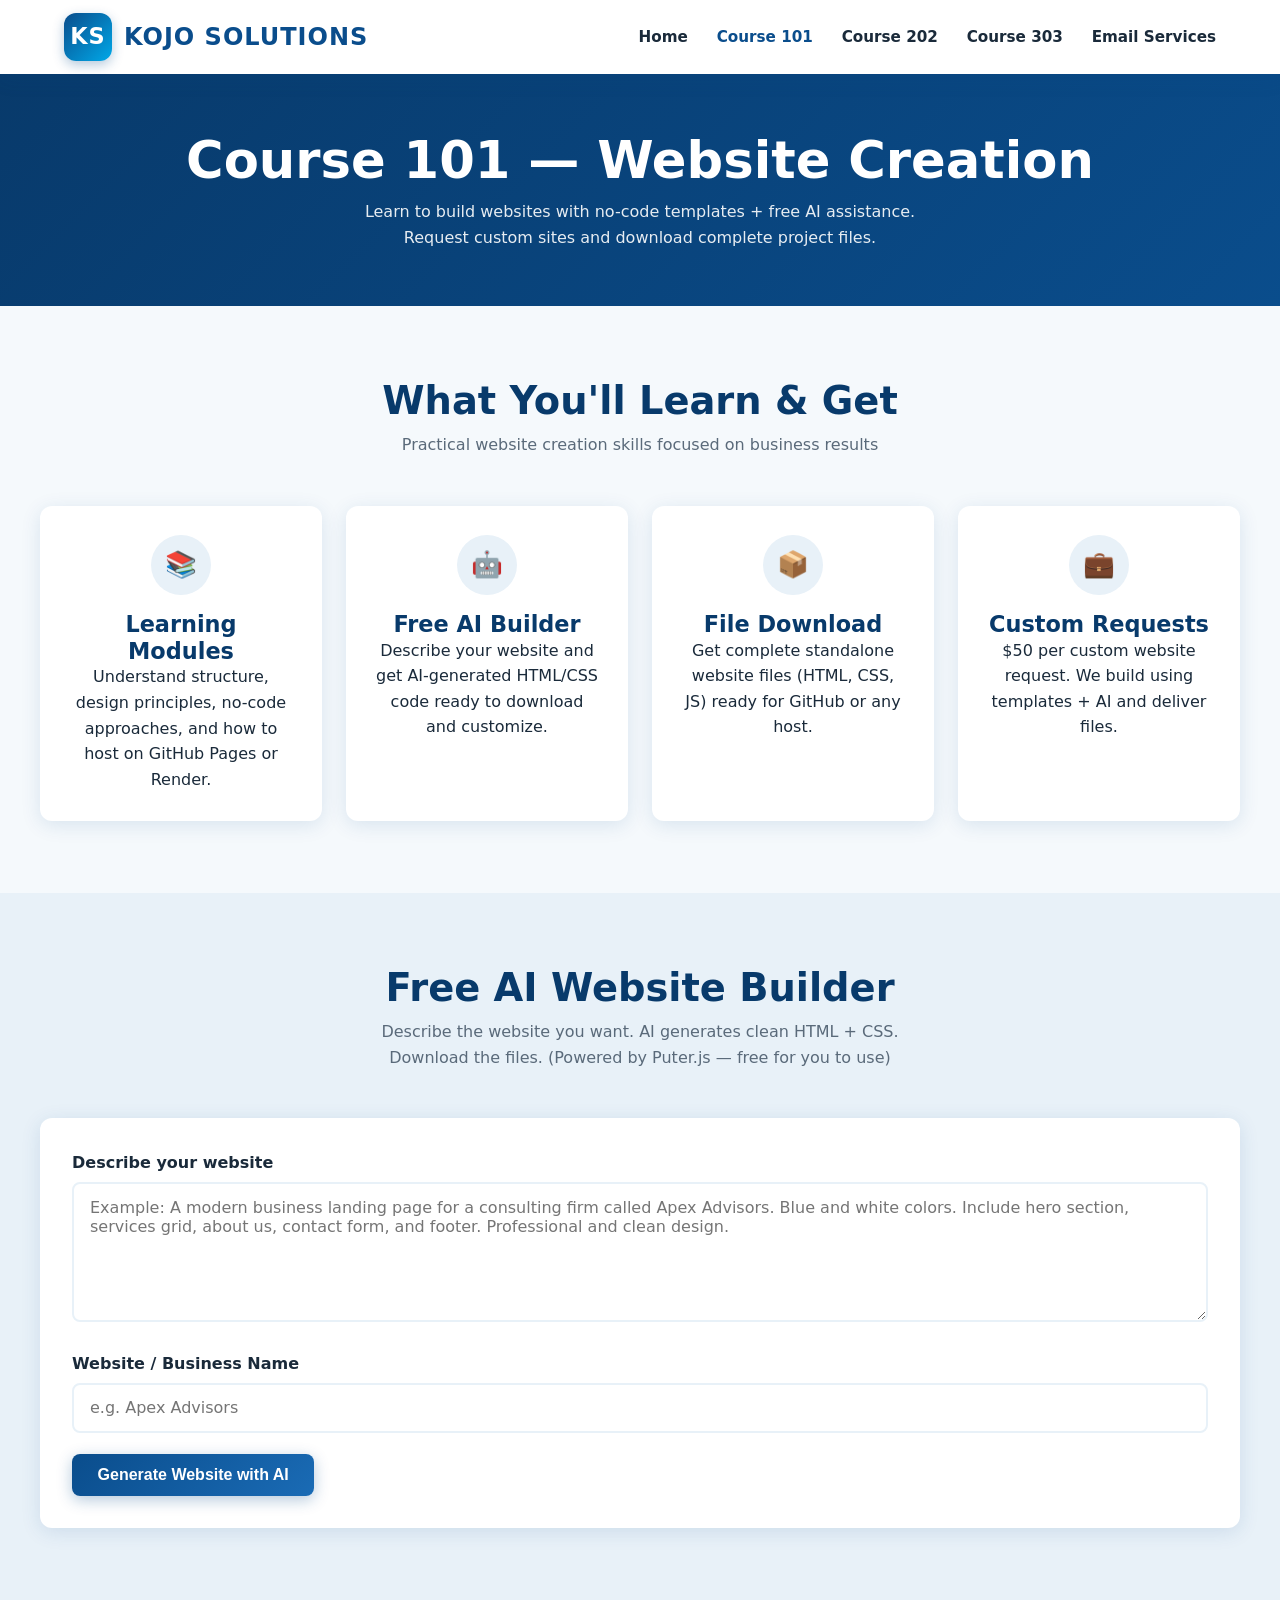
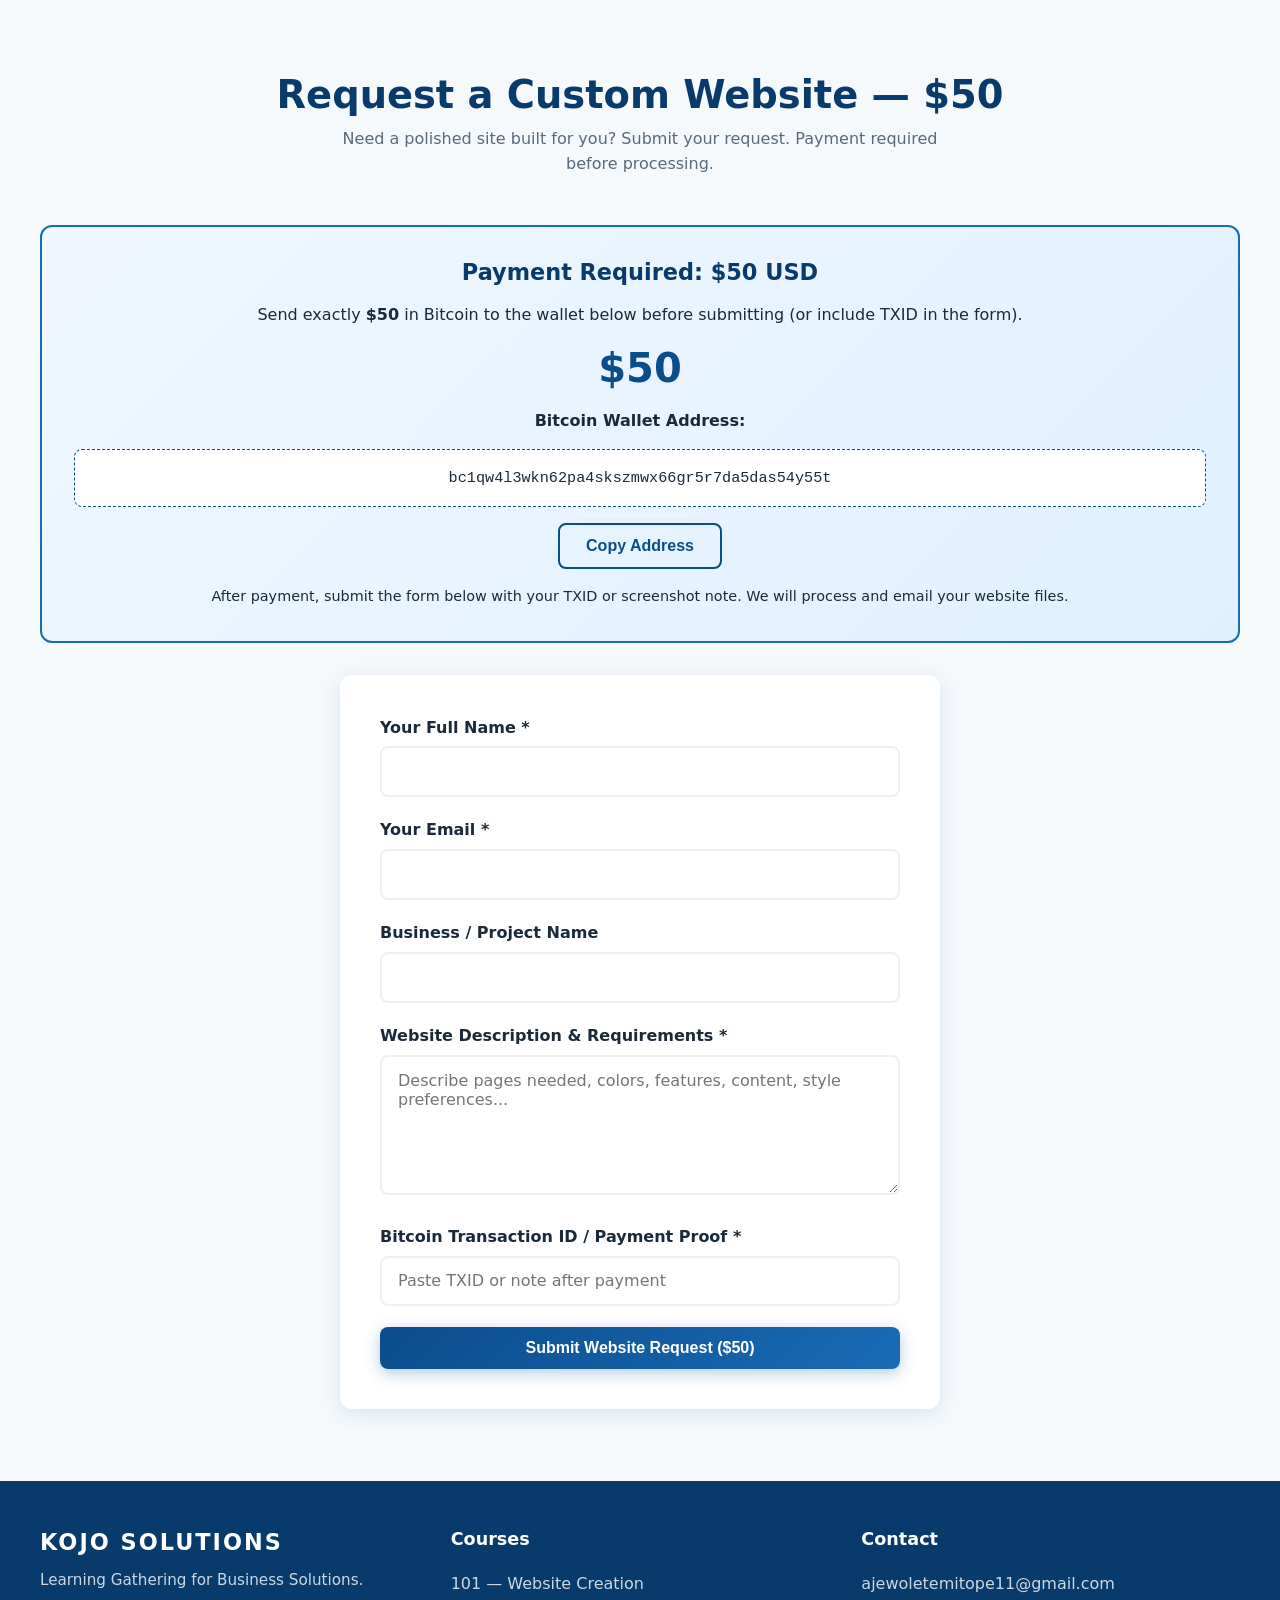
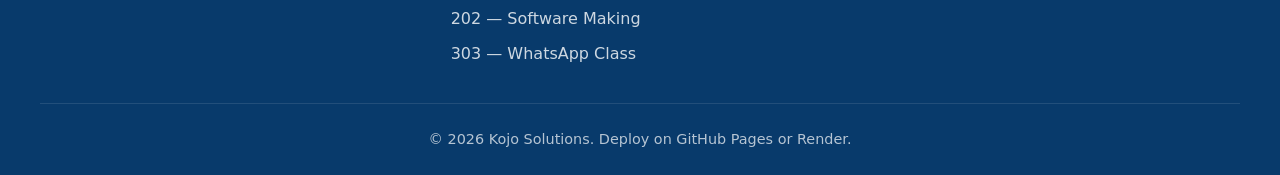
==== pages/course-101.html @ 084d0251 "Add files via upload" ====
<!DOCTYPE html>
<html lang="en">
<head>
  <meta charset="UTF-8">
  <meta name="viewport" content="width=device-width, initial-scale=1.0">
  <title>Course 101 — Website Creation | Kojo Solutions</title>
  <link rel="stylesheet" href="../css/styles.css">
  <link rel="icon" href="data:image/svg+xml,<svg xmlns='http://www.w3.org/2000/svg' viewBox='0 0 100 100'><rect fill='%230a4d8c' width='100' height='100' rx='20'/><text x='50' y='68' font-size='50' font-weight='bold' fill='white' text-anchor='middle' font-family='Arial'>K</text></svg>">
  <!-- Puter.js for free AI (user-pays model, no API key needed for developer) -->
  <script src="https://js.puter.com/v2/"></script>
</head>
<body>
  <header>
    <div class="nav-container">
      <a href="../index.html" class="logo">
        <div class="logo-icon">KS</div>
        <span>KOJO SOLUTIONS</span>
      </a>
      <nav>
        <ul>
          <li><a href="../index.html">Home</a></li>
          <li><a href="course-101.html" class="active">Course 101</a></li>
          <li><a href="course-202.html">Course 202</a></li>
          <li><a href="course-303.html">Course 303</a></li>
          <li><a href="email-services.html">Email Services</a></li>
        </ul>
      </nav>
    </div>
  </header>

  <section class="page-hero">
    <h1>Course 101 — Website Creation</h1>
    <p>Learn to build websites with no-code templates + free AI assistance. Request custom sites and download complete project files.</p>
  </section>

  <section>
    <div class="container">
      <div class="section-title">
        <h2>What You'll Learn & Get</h2>
        <p>Practical website creation skills focused on business results</p>
      </div>
      <div class="features-grid">
        <div class="feature-box">
          <div class="feature-icon">📚</div>
          <h3>Learning Modules</h3>
          <p>Understand structure, design principles, no-code approaches, and how to host on GitHub Pages or Render.</p>
        </div>
        <div class="feature-box">
          <div class="feature-icon">🤖</div>
          <h3>Free AI Builder</h3>
          <p>Describe your website and get AI-generated HTML/CSS code ready to download and customize.</p>
        </div>
        <div class="feature-box">
          <div class="feature-icon">📦</div>
          <h3>File Download</h3>
          <p>Get complete standalone website files (HTML, CSS, JS) ready for GitHub or any host.</p>
        </div>
        <div class="feature-box">
          <div class="feature-icon">💼</div>
          <h3>Custom Requests</h3>
          <p>$50 per custom website request. We build using templates + AI and deliver files.</p>
        </div>
      </div>
    </div>
  </section>

  <!-- AI Website Builder -->
  <section style="background: var(--light-gray);">
    <div class="container">
      <div class="section-title">
        <h2>Free AI Website Builder</h2>
        <p>Describe the website you want. AI generates clean HTML + CSS. Download the files. (Powered by Puter.js — free for you to use)</p>
      </div>
      <div class="ai-builder">
        <div class="form-group">
          <label for="sitePrompt">Describe your website</label>
          <textarea id="sitePrompt" placeholder="Example: A modern business landing page for a consulting firm called Apex Advisors. Blue and white colors. Include hero section, services grid, about us, contact form, and footer. Professional and clean design."></textarea>
        </div>
        <div class="form-group">
          <label for="siteName">Website / Business Name</label>
          <input type="text" id="siteName" placeholder="e.g. Apex Advisors">
        </div>
        <button id="generateBtn" class="btn btn-primary" onclick="generateWebsite()">
          Generate Website with AI
        </button>
        <div id="aiStatus" class="alert alert-info" style="display:none; margin-top:1rem;"></div>
        <div id="aiOutput" class="ai-output"></div>
        <div id="downloadArea" style="display:none; margin-top:1.5rem; text-align:center;">
          <button class="btn btn-accent" onclick="downloadWebsite()">⬇ Download Website Files (ZIP-ready HTML)</button>
          <p style="margin-top:0.8rem; font-size:0.9rem; color:var(--text-light);">Copy the code or download the single HTML file. Host it on GitHub Pages or Render.</p>
        </div>
      </div>
    </div>
  </section>

  <!-- Custom Request Form ($50) -->
  <section>
    <div class="container">
      <div class="section-title">
        <h2>Request a Custom Website — $50</h2>
        <p>Need a polished site built for you? Submit your request. Payment required before processing.</p>
      </div>

      <div class="payment-box">
        <h3>Payment Required: $50 USD</h3>
        <p>Send exactly <strong>$50</strong> in Bitcoin to the wallet below before submitting (or include TXID in the form).</p>
        <div class="price-tag">$50</div>
        <p><strong>Bitcoin Wallet Address:</strong></p>
        <div class="btc-address" id="btcAddress">bc1qw4l3wkn62pa4skszmwx66gr5r7da5das54y55t</div>
        <button class="btn btn-outline" onclick="copyAddress()">Copy Address</button>
        <p style="margin-top:1rem; font-size:0.9rem;">After payment, submit the form below with your TXID or screenshot note. We will process and email your website files.</p>
      </div>

      <div class="form-section">
        <form id="websiteRequestForm" onsubmit="return submitWebsiteRequest(event)">
          <div class="form-group">
            <label for="reqName">Your Full Name *</label>
            <input type="text" id="reqName" name="name" required>
          </div>
          <div class="form-group">
            <label for="reqEmail">Your Email *</label>
            <input type="email" id="reqEmail" name="email" required>
          </div>
          <div class="form-group">
            <label for="reqBusiness">Business / Project Name</label>
            <input type="text" id="reqBusiness" name="business">
          </div>
          <div class="form-group">
            <label for="reqDetails">Website Description & Requirements *</label>
            <textarea id="reqDetails" name="details" required placeholder="Describe pages needed, colors, features, content, style preferences..."></textarea>
          </div>
          <div class="form-group">
            <label for="reqTxid">Bitcoin Transaction ID / Payment Proof *</label>
            <input type="text" id="reqTxid" name="txid" required placeholder="Paste TXID or note after payment">
          </div>
          <button type="submit" class="btn btn-primary" style="width:100%;">Submit Website Request ($50)</button>
        </form>
        <div id="formSuccess" class="alert alert-success" style="display:none; margin-top:1rem;">
          Request submitted! We will review your payment and email the website files to you shortly.
        </div>
      </div>
    </div>
  </section>

  <footer>
    <div class="footer-content">
      <div class="footer-brand">
        <h3>KOJO SOLUTIONS</h3>
        <p>Learning Gathering for Business Solutions.</p>
      </div>
      <div class="footer-links">
        <h4>Courses</h4>
        <ul>
          <li><a href="course-101.html">101 — Website Creation</a></li>
          <li><a href="course-202.html">202 — Software Making</a></li>
          <li><a href="course-303.html">303 — WhatsApp Class</a></li>
        </ul>
      </div>
      <div class="footer-links">
        <h4>Contact</h4>
        <ul>
          <li><a href="mailto:ajewoletemitope11@gmail.com">ajewoletemitope11@gmail.com</a></li>
        </ul>
      </div>
    </div>
    <div class="footer-bottom">
      <p>&copy; 2026 Kojo Solutions. Deploy on GitHub Pages or Render.</p>
    </div>
  </footer>

  <script src="../js/main.js"></script>
  <script>
    let generatedCode = '';

    async function generateWebsite() {
      const prompt = document.getElementById('sitePrompt').value.trim();
      const name = document.getElementById('siteName').value.trim() || 'My Website';
      const status = document.getElementById('aiStatus');
      const output = document.getElementById('aiOutput');
      const downloadArea = document.getElementById('downloadArea');
      const btn = document.getElementById('generateBtn');

      if (!prompt) {
        alert('Please describe the website you want.');
        return;
      }

      btn.disabled = true;
      btn.innerHTML = '<span class="spinner"></span> Generating with AI...';
      status.style.display = 'block';
      status.className = 'alert alert-info';
      status.textContent = 'AI is building your website... This may take 15-40 seconds.';
      output.classList.remove('show');
      downloadArea.style.display = 'none';

      const fullPrompt = `You are an expert web developer. Generate a complete, beautiful, modern, standalone single-file HTML website (with embedded CSS and minimal JS if needed). 
Business/Website name: ${name}
User description: ${prompt}

Requirements:
- Use only HTML, CSS (in <style>), and vanilla JS if needed. No external libraries except maybe Google Fonts.
- Blue and white professional theme preferred unless specified otherwise.
- Fully responsive.
- Include proper meta tags, semantic HTML.
- Make it look premium and ready to use.
- Output ONLY the full HTML code, starting with <!DOCTYPE html>. No explanations, no markdown.`;

      try {
        // Use Puter.js free AI
        const response = await puter.ai.chat(fullPrompt, { model: 'gpt-4o-mini' });
        let code = typeof response === 'string' ? response : (response.message?.content || response.toString());
        
        // Clean possible markdown fences
        code = code.replace(/^```html\s*/i, '').replace(/^```\s*/i, '').replace(/```\s*$/i, '').trim();
        
        generatedCode = code;
        output.textContent = code;
        output.classList.add('show');
        downloadArea.style.display = 'block';
        status.className = 'alert alert-success';
        status.textContent = 'Website generated successfully! Scroll down to preview the code and download.';
      } catch (err) {
        console.error(err);
        // Fallback: simple template generator if AI fails
        generatedCode = createFallbackWebsite(name, prompt);
        output.textContent = generatedCode;
        output.classList.add('show');
        downloadArea.style.display = 'block';
        status.className = 'alert alert-info';
        status.textContent = 'AI temporarily unavailable. Generated a professional template based on your description. You can customize it.';
      }

      btn.disabled = false;
      btn.innerHTML = 'Generate Website with AI';
    }

    function createFallbackWebsite(name, desc) {
      return `<!DOCTYPE html>
<html lang="en">
<head>
  <meta charset="UTF-8">
  <meta name="viewport" content="width=device-width, initial-scale=1.0">
  <title>${name}</title>
  <style>
    :root { --primary: #0a4d8c; --accent: #00a8e8; --white: #fff; --bg: #f5f9fc; }
    * { margin:0; padding:0; box-sizing:border-box; }
    body { font-family: system-ui, sans-serif; color:#1a2a3a; background:var(--bg); line-height:1.6; }
    header { background:var(--white); box-shadow:0 2px 10px rgba(0,0,0,0.08); padding:1rem 2rem; display:flex; justify-content:space-between; align-items:center; }
    .logo { font-weight:800; font-size:1.4rem; color:var(--primary); letter-spacing:1px; }
    nav a { margin-left:1.5rem; color:#333; text-decoration:none; font-weight:600; }
    .hero { background:linear-gradient(135deg,#083a6b,#0a4d8c,#00a8e8); color:white; padding:5rem 2rem; text-align:center; }
    .hero h1 { font-size:2.8rem; margin-bottom:1rem; }
    .hero p { max-width:600px; margin:0 auto 2rem; opacity:0.95; }
    .btn { display:inline-block; padding:0.8rem 1.8rem; background:white; color:var(--primary); border-radius:8px; font-weight:700; text-decoration:none; }
    section { padding:4rem 2rem; max-width:1100px; margin:0 auto; }
    h2 { text-align:center; color:var(--primary); margin-bottom:2rem; }
    .grid { display:grid; grid-template-columns:repeat(auto-fit,minmax(250px,1fr)); gap:1.5rem; }
    .card { background:white; padding:1.8rem; border-radius:12px; box-shadow:0 4px 15px rgba(10,77,140,0.1); }
    footer { background:#083a6b; color:white; text-align:center; padding:2rem; margin-top:3rem; }
  </style>
</head>
<body>
  <header>
    <div class="logo">${name}</div>
    <nav>
      <a href="#about">About</a>
      <a href="#services">Services</a>
      <a href="#contact">Contact</a>
    </nav>
  </header>
  <section class="hero">
    <h1>${name}</h1>
    <p>${desc.substring(0, 180)}...</p>
    <a href="#contact" class="btn">Get Started</a>
  </section>
  <section id="about">
    <h2>About Us</h2>
    <p style="text-align:center; max-width:700px; margin:0 auto;">Welcome to ${name}. We deliver excellence and professional solutions tailored to your needs. Built with modern design principles.</p>
  </section>
  <section id="services">
    <h2>Our Services</h2>
    <div class="grid">
      <div class="card"><h3>Service One</h3><p>Professional solutions designed for growth and results.</p></div>
      <div class="card"><h3>Service Two</h3><p>Reliable, modern, and focused on your business goals.</p></div>
      <div class="card"><h3>Service Three</h3><p>Support and expertise you can count on.</p></div>
    </div>
  </section>
  <section id="contact">
    <h2>Contact Us</h2>
    <p style="text-align:center;">Reach out to start your journey with ${name}.</p>
  </section>
  <footer>
    <p>&copy; 2026 ${name}. All rights reserved. Generated by Kojo Solutions.</p>
  </footer>
</body>
</html>`;
    }

    function downloadWebsite() {
      if (!generatedCode) return;
      const blob = new Blob([generatedCode], { type: 'text/html' });
      const url = URL.createObjectURL(blob);
      const a = document.createElement('a');
      a.href = url;
      a.download = (document.getElementById('siteName').value.trim() || 'website').replace(/\s+/g, '-').toLowerCase() + '.html';
      document.body.appendChild(a);
      a.click();
      document.body.removeChild(a);
      URL.revokeObjectURL(url);
    }

    function copyAddress() {
      const addr = document.getElementById('btcAddress').textContent;
      navigator.clipboard.writeText(addr).then(() => alert('Bitcoin address copied!'));
    }

    function submitWebsiteRequest(e) {
      e.preventDefault();
      const name = document.getElementById('reqName').value;
      const email = document.getElementById('reqEmail').value;
      const business = document.getElementById('reqBusiness').value;
      const details = document.getElementById('reqDetails').value;
      const txid = document.getElementById('reqTxid').value;

      // Build mailto as reliable free method (opens user's email client)
      const subject = encodeURIComponent(`Website Request ($50) - ${business || name}`);
      const body = encodeURIComponent(
`New Website Creation Request from Kojo Solutions Course 101

Name: ${name}
Email: ${email}
Business/Project: ${business || 'N/A'}
Bitcoin TXID / Proof: ${txid}

Requirements:
${details}

---
Sent from Kojo Solutions website.`
      );

      // Also try Formspree if configured, but primarily use mailto for reliability
      window.location.href = `mailto:ajewoletemitope11@gmail.com?subject=${subject}&body=${body}`;

      document.getElementById('formSuccess').style.display = 'block';
      document.getElementById('websiteRequestForm').reset();
      return false;
    }
  </script>
</body>
</html>
---- css/styles.css ----
/* Kojo Solutions - Blue & White Theme */
:root {
  --primary: #0a4d8c;
  --primary-dark: #083a6b;
  --primary-light: #1a6bb5;
  --accent: #00a8e8;
  --white: #ffffff;
  --off-white: #f5f9fc;
  --light-gray: #e8f1f8;
  --text: #1a2a3a;
  --text-light: #5a6a7a;
  --shadow: 0 4px 20px rgba(10, 77, 140, 0.12);
  --shadow-lg: 0 10px 40px rgba(10, 77, 140, 0.18);
  --radius: 12px;
  --transition: all 0.3s ease;
}

* {
  margin: 0;
  padding: 0;
  box-sizing: border-box;
}

html {
  scroll-behavior: smooth;
}

body {
  font-family: 'Segoe UI', system-ui, -apple-system, BlinkMacSystemFont, sans-serif;
  color: var(--text);
  background: var(--off-white);
  line-height: 1.6;
}

/* Typography */
h1, h2, h3, h4 {
  font-weight: 700;
  line-height: 1.2;
  color: var(--primary-dark);
}

h1 { font-size: clamp(2rem, 5vw, 3.2rem); }
h2 { font-size: clamp(1.6rem, 4vw, 2.4rem); }
h3 { font-size: 1.4rem; }

a {
  color: var(--primary);
  text-decoration: none;
  transition: var(--transition);
}

a:hover {
  color: var(--accent);
}

/* Header & Nav */
header {
  background: var(--white);
  box-shadow: var(--shadow);
  position: sticky;
  top: 0;
  z-index: 1000;
}

.nav-container {
  max-width: 1200px;
  margin: 0 auto;
  padding: 0.8rem 1.5rem;
  display: flex;
  align-items: center;
  justify-content: space-between;
}

.logo {
  display: flex;
  align-items: center;
  gap: 0.75rem;
  font-weight: 800;
  font-size: 1.5rem;
  letter-spacing: 1px;
  color: var(--primary);
  text-transform: uppercase;
}

.logo-icon {
  width: 48px;
  height: 48px;
  background: linear-gradient(135deg, var(--primary), var(--accent));
  border-radius: 12px;
  display: flex;
  align-items: center;
  justify-content: center;
  color: white;
  font-weight: 900;
  font-size: 1.4rem;
  box-shadow: 0 4px 12px rgba(10, 77, 140, 0.3);
}

nav ul {
  display: flex;
  list-style: none;
  gap: 1.8rem;
  align-items: center;
}

nav a {
  font-weight: 600;
  color: var(--text);
  font-size: 0.95rem;
}

nav a:hover, nav a.active {
  color: var(--primary);
}

.btn {
  display: inline-block;
  padding: 0.75rem 1.6rem;
  border-radius: 8px;
  font-weight: 600;
  border: none;
  cursor: pointer;
  transition: var(--transition);
  font-size: 1rem;
  text-align: center;
}

.btn-primary {
  background: linear-gradient(135deg, var(--primary), var(--primary-light));
  color: white;
  box-shadow: 0 4px 15px rgba(10, 77, 140, 0.3);
}

.btn-primary:hover {
  background: linear-gradient(135deg, var(--primary-dark), var(--primary));
  transform: translateY(-2px);
  box-shadow: 0 6px 20px rgba(10, 77, 140, 0.4);
  color: white;
}

.btn-outline {
  background: transparent;
  border: 2px solid var(--primary);
  color: var(--primary);
}

.btn-outline:hover {
  background: var(--primary);
  color: white;
}

.btn-accent {
  background: linear-gradient(135deg, #00a8e8, #0077b6);
  color: white;
}

.btn-whatsapp {
  background: #25D366;
  color: white;
}

.btn-whatsapp:hover {
  background: #1da851;
  color: white;
}

/* Hero / Banner */
.hero {
  background: linear-gradient(135deg, var(--primary-dark) 0%, var(--primary) 50%, var(--accent) 100%);
  color: white;
  padding: 5rem 1.5rem;
  position: relative;
  overflow: hidden;
}

.hero::before {
  content: '';
  position: absolute;
  top: -50%;
  right: -20%;
  width: 600px;
  height: 600px;
  background: radial-gradient(circle, rgba(255,255,255,0.1) 0%, transparent 70%);
  border-radius: 50%;
}

.hero-content {
  max-width: 1200px;
  margin: 0 auto;
  display: grid;
  grid-template-columns: 1fr 1fr;
  gap: 3rem;
  align-items: center;
  position: relative;
  z-index: 1;
}

.hero-text h1 {
  color: white;
  margin-bottom: 1rem;
  letter-spacing: 2px;
}

.hero-text .tagline {
  font-size: 1.25rem;
  opacity: 0.95;
  margin-bottom: 1.5rem;
}

.hero-text p {
  opacity: 0.9;
  margin-bottom: 2rem;
  font-size: 1.05rem;
}

.hero-buttons {
  display: flex;
  gap: 1rem;
  flex-wrap: wrap;
}

.hero-image {
  display: flex;
  justify-content: center;
  align-items: center;
}

.hero-card {
  background: rgba(255,255,255,0.15);
  backdrop-filter: blur(10px);
  border-radius: 20px;
  padding: 2rem;
  border: 1px solid rgba(255,255,255,0.2);
  text-align: center;
  max-width: 320px;
}

.hero-card .big-logo {
  width: 120px;
  height: 120px;
  background: white;
  border-radius: 24px;
  display: flex;
  align-items: center;
  justify-content: center;
  margin: 0 auto 1.5rem;
  font-size: 3rem;
  font-weight: 900;
  color: var(--primary);
  box-shadow: 0 10px 30px rgba(0,0,0,0.2);
}

/* Sections */
section {
  padding: 4.5rem 1.5rem;
}

.container {
  max-width: 1200px;
  margin: 0 auto;
}

.section-title {
  text-align: center;
  margin-bottom: 3rem;
}

.section-title h2 {
  margin-bottom: 0.5rem;
}

.section-title p {
  color: var(--text-light);
  max-width: 600px;
  margin: 0 auto;
}

/* Courses Grid */
.courses-grid {
  display: grid;
  grid-template-columns: repeat(auto-fit, minmax(300px, 1fr));
  gap: 2rem;
}

.course-card {
  background: white;
  border-radius: var(--radius);
  overflow: hidden;
  box-shadow: var(--shadow);
  transition: var(--transition);
  border-top: 4px solid var(--primary);
}

.course-card:hover {
  transform: translateY(-8px);
  box-shadow: var(--shadow-lg);
}

.course-header {
  background: linear-gradient(135deg, var(--primary), var(--primary-light));
  color: white;
  padding: 1.5rem;
}

.course-header .code {
  font-size: 0.85rem;
  opacity: 0.85;
  letter-spacing: 1px;
}

.course-header h3 {
  color: white;
  margin-top: 0.3rem;
}

.course-body {
  padding: 1.5rem;
}

.course-body p {
  color: var(--text-light);
  margin-bottom: 1.2rem;
}

.course-price {
  font-size: 1.4rem;
  font-weight: 700;
  color: var(--primary);
  margin-bottom: 1rem;
}

.course-features {
  list-style: none;
  margin-bottom: 1.5rem;
}

.course-features li {
  padding: 0.4rem 0;
  padding-left: 1.5rem;
  position: relative;
  font-size: 0.95rem;
}

.course-features li::before {
  content: '✓';
  position: absolute;
  left: 0;
  color: var(--accent);
  font-weight: bold;
}

/* Features */
.features-grid {
  display: grid;
  grid-template-columns: repeat(auto-fit, minmax(250px, 1fr));
  gap: 1.5rem;
}

.feature-box {
  background: white;
  padding: 1.8rem;
  border-radius: var(--radius);
  box-shadow: var(--shadow);
  text-align: center;
  transition: var(--transition);
}

.feature-box:hover {
  transform: translateY(-5px);
}

.feature-icon {
  width: 60px;
  height: 60px;
  background: var(--light-gray);
  border-radius: 50%;
  display: flex;
  align-items: center;
  justify-content: center;
  margin: 0 auto 1rem;
  font-size: 1.6rem;
  color: var(--primary);
}

/* Forms */
.form-section {
  background: white;
  border-radius: var(--radius);
  padding: 2.5rem;
  box-shadow: var(--shadow);
  max-width: 600px;
  margin: 0 auto;
}

.form-group {
  margin-bottom: 1.3rem;
}

.form-group label {
  display: block;
  font-weight: 600;
  margin-bottom: 0.4rem;
  color: var(--text);
}

.form-group input,
.form-group textarea,
.form-group select {
  width: 100%;
  padding: 0.85rem 1rem;
  border: 2px solid var(--light-gray);
  border-radius: 8px;
  font-size: 1rem;
  transition: var(--transition);
  font-family: inherit;
}

.form-group input:focus,
.form-group textarea:focus,
.form-group select:focus {
  outline: none;
  border-color: var(--primary);
  box-shadow: 0 0 0 3px rgba(10, 77, 140, 0.15);
}

.form-group textarea {
  min-height: 140px;
  resize: vertical;
}

/* Payment Box */
.payment-box {
  background: linear-gradient(135deg, #f0f7ff, #e0f0ff);
  border: 2px solid var(--primary-light);
  border-radius: var(--radius);
  padding: 2rem;
  margin: 2rem 0;
  text-align: center;
}

.payment-box h3 {
  margin-bottom: 1rem;
}

.btc-address {
  background: white;
  padding: 1rem;
  border-radius: 8px;
  font-family: monospace;
  font-size: 0.95rem;
  word-break: break-all;
  margin: 1rem 0;
  border: 1px dashed var(--primary);
  user-select: all;
}

.price-tag {
  font-size: 2.5rem;
  font-weight: 800;
  color: var(--primary);
  margin: 0.5rem 0;
}

/* AI Builder */
.ai-builder {
  background: white;
  border-radius: var(--radius);
  padding: 2rem;
  box-shadow: var(--shadow);
}

.ai-output {
  background: #1e1e1e;
  color: #d4d4d4;
  border-radius: 8px;
  padding: 1.5rem;
  font-family: 'Consolas', 'Monaco', monospace;
  font-size: 0.9rem;
  max-height: 400px;
  overflow-y: auto;
  white-space: pre-wrap;
  margin-top: 1rem;
  display: none;
}

.ai-output.show {
  display: block;
}

/* Footer */
footer {
  background: var(--primary-dark);
  color: white;
  padding: 3rem 1.5rem 1.5rem;
}

.footer-content {
  max-width: 1200px;
  margin: 0 auto;
  display: grid;
  grid-template-columns: repeat(auto-fit, minmax(220px, 1fr));
  gap: 2rem;
  margin-bottom: 2rem;
}

.footer-brand h3 {
  color: white;
  letter-spacing: 2px;
  margin-bottom: 0.8rem;
}

.footer-brand p {
  opacity: 0.8;
  font-size: 0.95rem;
}

.footer-links h4 {
  color: white;
  margin-bottom: 1rem;
  font-size: 1.1rem;
}

.footer-links ul {
  list-style: none;
}

.footer-links a {
  color: rgba(255,255,255,0.8);
  display: block;
  padding: 0.3rem 0;
}

.footer-links a:hover {
  color: white;
}

.footer-bottom {
  max-width: 1200px;
  margin: 0 auto;
  padding-top: 1.5rem;
  border-top: 1px solid rgba(255,255,255,0.15);
  text-align: center;
  opacity: 0.7;
  font-size: 0.9rem;
}

/* Page Hero for inner pages */
.page-hero {
  background: linear-gradient(135deg, var(--primary-dark), var(--primary));
  color: white;
  padding: 3.5rem 1.5rem;
  text-align: center;
}

.page-hero h1 {
  color: white;
  margin-bottom: 0.5rem;
}

.page-hero p {
  opacity: 0.9;
  max-width: 600px;
  margin: 0 auto;
}

/* Responsive */
@media (max-width: 768px) {
  .hero-content {
    grid-template-columns: 1fr;
    text-align: center;
  }
  
  .hero-buttons {
    justify-content: center;
  }
  
  nav ul {
    gap: 1rem;
    font-size: 0.9rem;
  }
  
  .nav-container {
    flex-wrap: wrap;
  }
  
  .mobile-menu-btn {
    display: block;
  }
}

/* Utility */
.text-center { text-align: center; }
.mt-2 { margin-top: 2rem; }
.mb-2 { margin-bottom: 2rem; }
.hidden { display: none; }

.alert {
  padding: 1rem 1.5rem;
  border-radius: 8px;
  margin: 1rem 0;
}

.alert-success {
  background: #d4edda;
  color: #155724;
  border: 1px solid #c3e6cb;
}

.alert-info {
  background: #d1ecf1;
  color: #0c5460;
  border: 1px solid #bee5eb;
}

/* Loading spinner */
.spinner {
  border: 3px solid rgba(255,255,255,0.3);
  border-top: 3px solid white;
  border-radius: 50%;
  width: 24px;
  height: 24px;
  animation: spin 0.8s linear infinite;
  display: inline-block;
  vertical-align: middle;
  margin-right: 8px;
}

@keyframes spin {
  0% { transform: rotate(0deg); }
  100% { transform: rotate(360deg); }
}
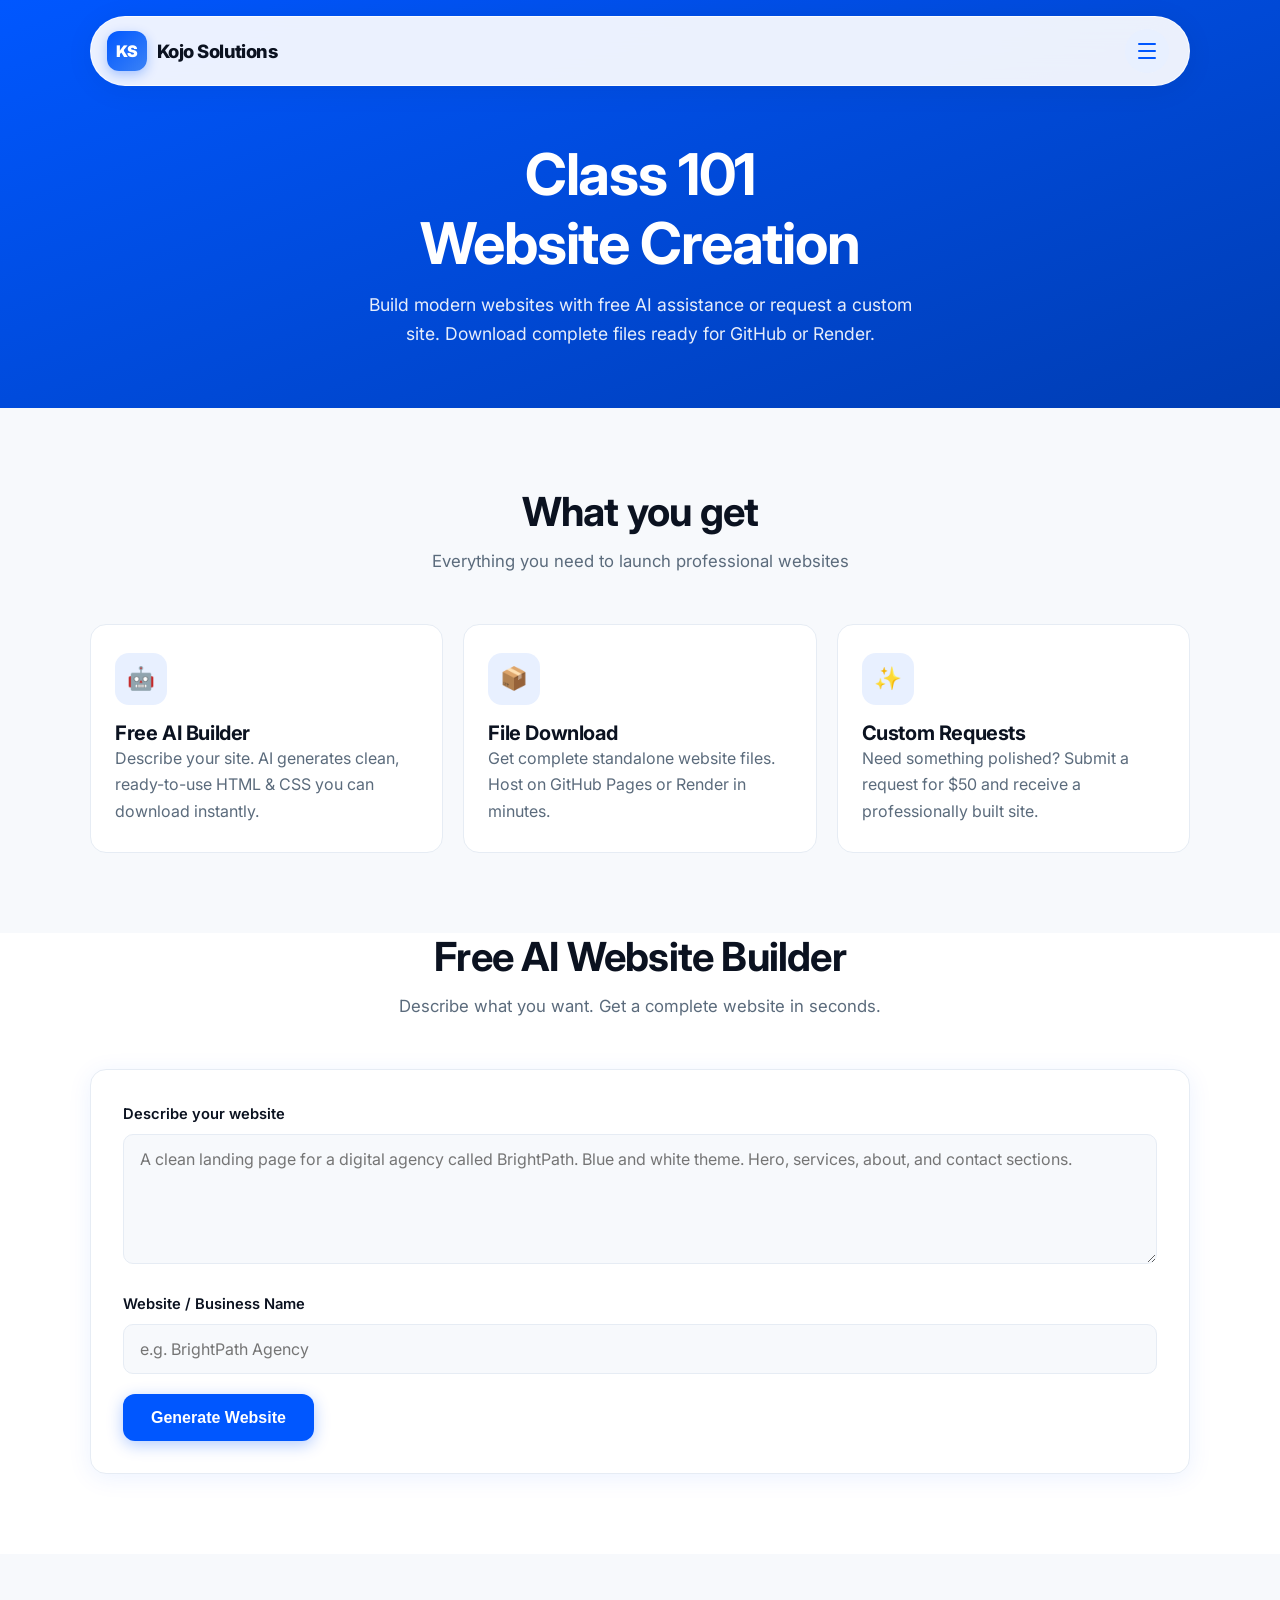
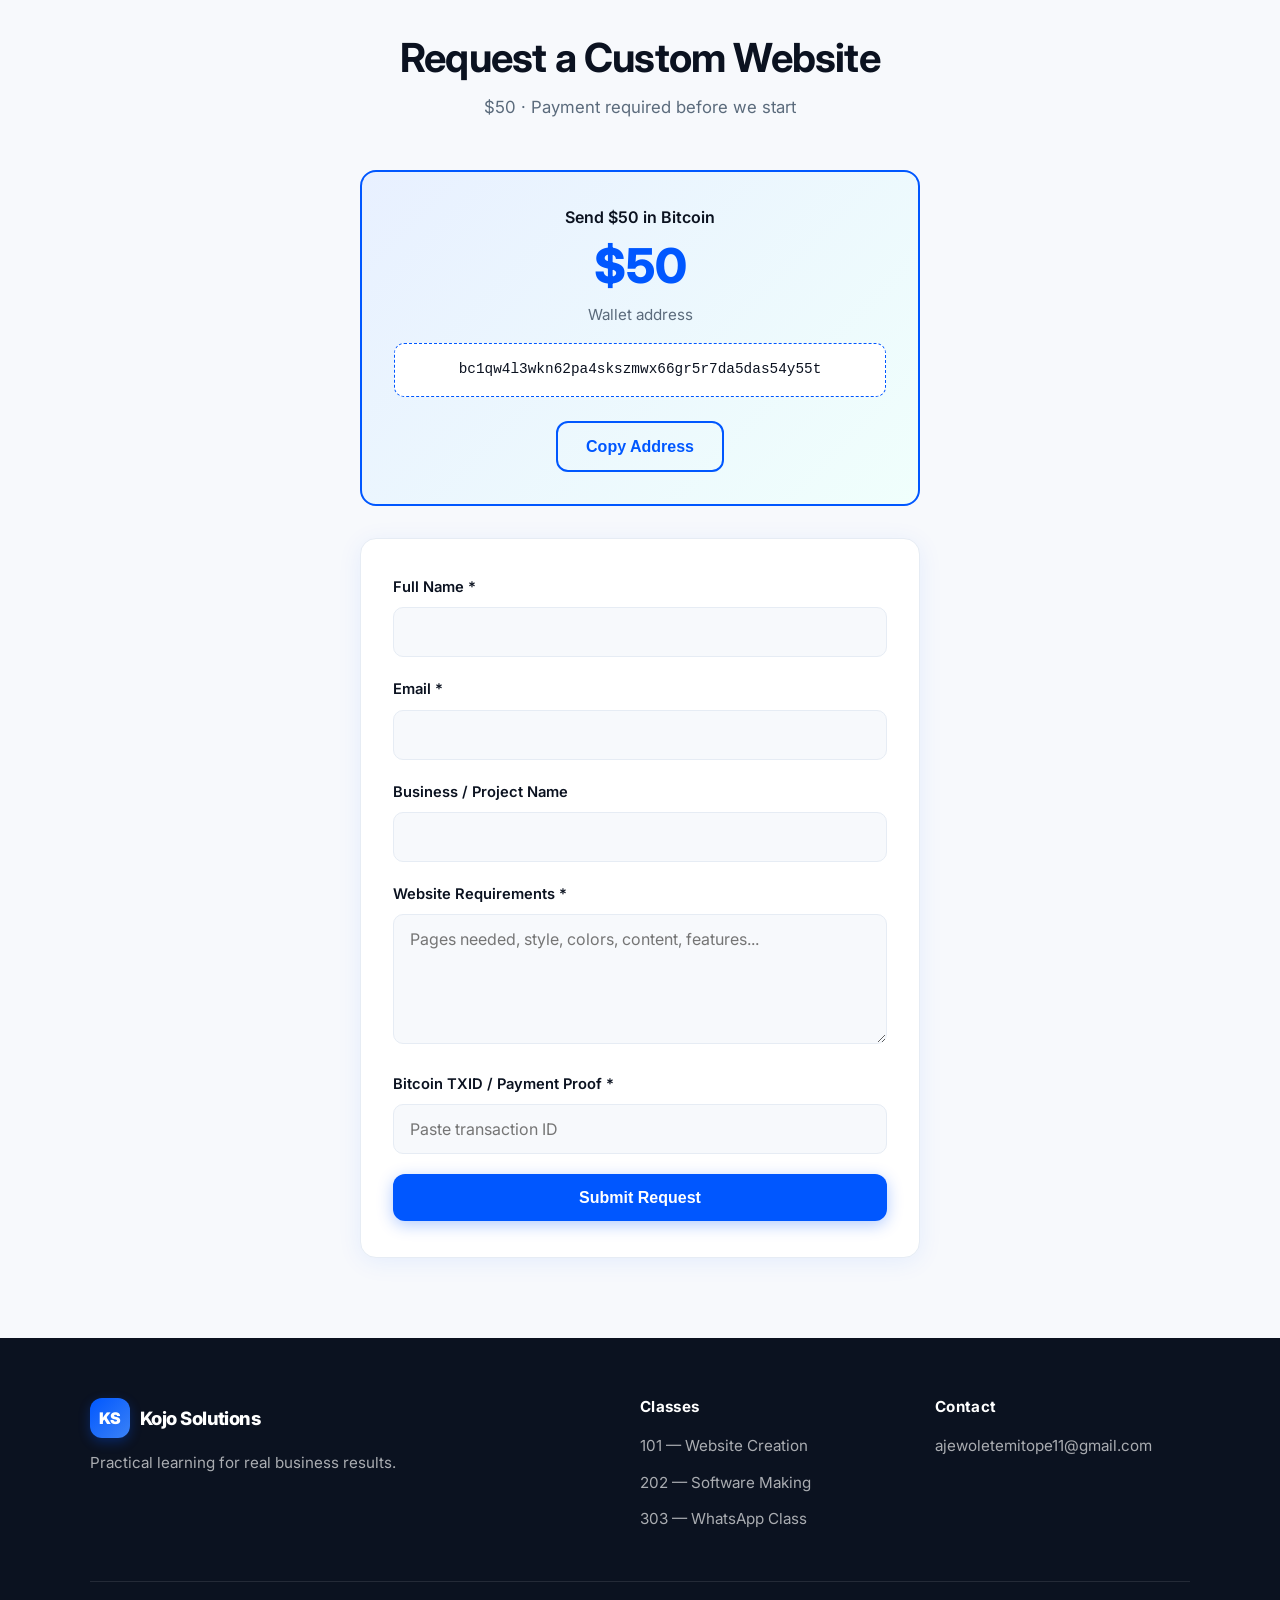
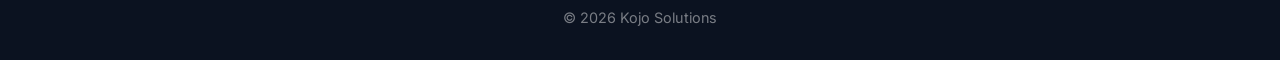
==== commit 31cee263: "Add files via upload" ====
--- a/pages/course-101.html
+++ b/pages/course-101.html
@@ -3,169 +3,169 @@
 <head>
   <meta charset="UTF-8">
   <meta name="viewport" content="width=device-width, initial-scale=1.0">
-  <title>Course 101 — Website Creation | Kojo Solutions</title>
+  <title>Class 101 — Website Creation | Kojo Solutions</title>
+  <link rel="preconnect" href="https://fonts.googleapis.com">
+  <link href="https://fonts.googleapis.com/css2?family=Inter:wght@400;500;600;700;800&display=swap" rel="stylesheet">
   <link rel="stylesheet" href="../css/styles.css">
-  <link rel="icon" href="data:image/svg+xml,<svg xmlns='http://www.w3.org/2000/svg' viewBox='0 0 100 100'><rect fill='%230a4d8c' width='100' height='100' rx='20'/><text x='50' y='68' font-size='50' font-weight='bold' fill='white' text-anchor='middle' font-family='Arial'>K</text></svg>">
-  <!-- Puter.js for free AI (user-pays model, no API key needed for developer) -->
   <script src="https://js.puter.com/v2/"></script>
+  <link rel="icon" href="data:image/svg+xml,<svg xmlns='http://www.w3.org/2000/svg' viewBox='0 0 100 100'><rect fill='%230057FF' width='100' height='100' rx='22'/><text x='50' y='66' font-size='42' font-weight='bold' fill='white' text-anchor='middle' font-family='Arial'>KS</text></svg>">
 </head>
 <body>
-  <header>
-    <div class="nav-container">
+
+  <header class="header">
+    <div class="header-inner">
       <a href="../index.html" class="logo">
-        <div class="logo-icon">KS</div>
-        <span>KOJO SOLUTIONS</span>
+        <div class="logo-mark">KS</div>
+        <span>Kojo Solutions</span>
       </a>
-      <nav>
-        <ul>
-          <li><a href="../index.html">Home</a></li>
-          <li><a href="course-101.html" class="active">Course 101</a></li>
-          <li><a href="course-202.html">Course 202</a></li>
-          <li><a href="course-303.html">Course 303</a></li>
-          <li><a href="email-services.html">Email Services</a></li>
-        </ul>
-      </nav>
+      <button class="menu-toggle" id="menuToggle" aria-label="Toggle menu">
+        <span></span><span></span><span></span>
+      </button>
     </div>
   </header>
 
+  <div class="nav-overlay" id="navOverlay"></div>
+  <nav class="nav-panel" id="navPanel">
+    <a href="../index.html">Home</a>
+    <div class="nav-label">Classes</div>
+    <a href="course-101.html" class="sub-link">101 — Website Creation</a>
+    <a href="course-202.html" class="sub-link">202 — Software Making</a>
+    <a href="course-303.html" class="sub-link">303 — WhatsApp Class</a>
+    <a href="../index.html#contact" style="margin-top:20px;">Contact</a>
+  </nav>
+
   <section class="page-hero">
-    <h1>Course 101 — Website Creation</h1>
-    <p>Learn to build websites with no-code templates + free AI assistance. Request custom sites and download complete project files.</p>
-  </section>
-
-  <section>
+    <h1>Class 101<br>Website Creation</h1>
+    <p>Build modern websites with free AI assistance or request a custom site. Download complete files ready for GitHub or Render.</p>
+  </section>
+
+  <section class="section">
     <div class="container">
-      <div class="section-title">
-        <h2>What You'll Learn & Get</h2>
-        <p>Practical website creation skills focused on business results</p>
+      <div class="section-header">
+        <h2>What you get</h2>
+        <p>Everything you need to launch professional websites</p>
       </div>
       <div class="features-grid">
-        <div class="feature-box">
-          <div class="feature-icon">📚</div>
-          <h3>Learning Modules</h3>
-          <p>Understand structure, design principles, no-code approaches, and how to host on GitHub Pages or Render.</p>
-        </div>
-        <div class="feature-box">
+        <div class="feature-card">
           <div class="feature-icon">🤖</div>
           <h3>Free AI Builder</h3>
-          <p>Describe your website and get AI-generated HTML/CSS code ready to download and customize.</p>
-        </div>
-        <div class="feature-box">
+          <p>Describe your site. AI generates clean, ready-to-use HTML & CSS you can download instantly.</p>
+        </div>
+        <div class="feature-card">
           <div class="feature-icon">📦</div>
           <h3>File Download</h3>
-          <p>Get complete standalone website files (HTML, CSS, JS) ready for GitHub or any host.</p>
-        </div>
-        <div class="feature-box">
-          <div class="feature-icon">💼</div>
+          <p>Get complete standalone website files. Host on GitHub Pages or Render in minutes.</p>
+        </div>
+        <div class="feature-card">
+          <div class="feature-icon">✨</div>
           <h3>Custom Requests</h3>
-          <p>$50 per custom website request. We build using templates + AI and deliver files.</p>
-        </div>
-      </div>
-    </div>
-  </section>
-
-  <!-- AI Website Builder -->
-  <section style="background: var(--light-gray);">
+          <p>Need something polished? Submit a request for $50 and receive a professionally built site.</p>
+        </div>
+      </div>
+    </div>
+  </section>
+
+  <!-- AI Builder -->
+  <section class="section" style="background: white; padding-top: 0;">
     <div class="container">
-      <div class="section-title">
+      <div class="section-header">
         <h2>Free AI Website Builder</h2>
-        <p>Describe the website you want. AI generates clean HTML + CSS. Download the files. (Powered by Puter.js — free for you to use)</p>
-      </div>
-      <div class="ai-builder">
+        <p>Describe what you want. Get a complete website in seconds.</p>
+      </div>
+
+      <div class="ai-box">
         <div class="form-group">
           <label for="sitePrompt">Describe your website</label>
-          <textarea id="sitePrompt" placeholder="Example: A modern business landing page for a consulting firm called Apex Advisors. Blue and white colors. Include hero section, services grid, about us, contact form, and footer. Professional and clean design."></textarea>
+          <textarea id="sitePrompt" placeholder="A clean landing page for a digital agency called BrightPath. Blue and white theme. Hero, services, about, and contact sections."></textarea>
         </div>
         <div class="form-group">
           <label for="siteName">Website / Business Name</label>
-          <input type="text" id="siteName" placeholder="e.g. Apex Advisors">
+          <input type="text" id="siteName" placeholder="e.g. BrightPath Agency">
         </div>
         <button id="generateBtn" class="btn btn-primary" onclick="generateWebsite()">
-          Generate Website with AI
+          Generate Website
         </button>
-        <div id="aiStatus" class="alert alert-info" style="display:none; margin-top:1rem;"></div>
+
+        <div id="aiStatus" class="alert alert-info" style="display:none;"></div>
         <div id="aiOutput" class="ai-output"></div>
-        <div id="downloadArea" style="display:none; margin-top:1.5rem; text-align:center;">
-          <button class="btn btn-accent" onclick="downloadWebsite()">⬇ Download Website Files (ZIP-ready HTML)</button>
-          <p style="margin-top:0.8rem; font-size:0.9rem; color:var(--text-light);">Copy the code or download the single HTML file. Host it on GitHub Pages or Render.</p>
-        </div>
-      </div>
-    </div>
-  </section>
-
-  <!-- Custom Request Form ($50) -->
-  <section>
+        <div id="downloadArea" class="hidden mt-4 text-center">
+          <button class="btn btn-accent" onclick="downloadWebsite()">Download HTML File</button>
+          <p style="margin-top:12px; font-size:0.9rem;">Host the file on GitHub Pages or any static host.</p>
+        </div>
+      </div>
+    </div>
+  </section>
+
+  <!-- Custom Request -->
+  <section class="section">
     <div class="container">
-      <div class="section-title">
-        <h2>Request a Custom Website — $50</h2>
-        <p>Need a polished site built for you? Submit your request. Payment required before processing.</p>
-      </div>
-
-      <div class="payment-box">
-        <h3>Payment Required: $50 USD</h3>
-        <p>Send exactly <strong>$50</strong> in Bitcoin to the wallet below before submitting (or include TXID in the form).</p>
-        <div class="price-tag">$50</div>
-        <p><strong>Bitcoin Wallet Address:</strong></p>
-        <div class="btc-address" id="btcAddress">bc1qw4l3wkn62pa4skszmwx66gr5r7da5das54y55t</div>
-        <button class="btn btn-outline" onclick="copyAddress()">Copy Address</button>
-        <p style="margin-top:1rem; font-size:0.9rem;">After payment, submit the form below with your TXID or screenshot note. We will process and email your website files.</p>
-      </div>
-
-      <div class="form-section">
-        <form id="websiteRequestForm" onsubmit="return submitWebsiteRequest(event)">
-          <div class="form-group">
-            <label for="reqName">Your Full Name *</label>
-            <input type="text" id="reqName" name="name" required>
-          </div>
-          <div class="form-group">
-            <label for="reqEmail">Your Email *</label>
-            <input type="email" id="reqEmail" name="email" required>
-          </div>
-          <div class="form-group">
-            <label for="reqBusiness">Business / Project Name</label>
-            <input type="text" id="reqBusiness" name="business">
-          </div>
-          <div class="form-group">
-            <label for="reqDetails">Website Description & Requirements *</label>
-            <textarea id="reqDetails" name="details" required placeholder="Describe pages needed, colors, features, content, style preferences..."></textarea>
-          </div>
-          <div class="form-group">
-            <label for="reqTxid">Bitcoin Transaction ID / Payment Proof *</label>
-            <input type="text" id="reqTxid" name="txid" required placeholder="Paste TXID or note after payment">
-          </div>
-          <button type="submit" class="btn btn-primary" style="width:100%;">Submit Website Request ($50)</button>
+      <div class="section-header">
+        <h2>Request a Custom Website</h2>
+        <p>$50 · Payment required before we start</p>
+      </div>
+
+      <div class="payment-card">
+        <p style="font-weight:600; color:var(--dark);">Send $50 in Bitcoin</p>
+        <div class="amount">$50</div>
+        <p style="font-size:0.95rem; margin-bottom:8px;">Wallet address</p>
+        <div class="btc-box" id="btcAddress">bc1qw4l3wkn62pa4skszmwx66gr5r7da5das54y55t</div>
+        <button class="btn btn-outline" onclick="copyAddress()" style="margin-top:8px;">Copy Address</button>
+      </div>
+
+      <div class="form-card">
+        <form onsubmit="return submitRequest(event)">
+          <div class="form-group">
+            <label>Full Name *</label>
+            <input type="text" id="reqName" required>
+          </div>
+          <div class="form-group">
+            <label>Email *</label>
+            <input type="email" id="reqEmail" required>
+          </div>
+          <div class="form-group">
+            <label>Business / Project Name</label>
+            <input type="text" id="reqBusiness">
+          </div>
+          <div class="form-group">
+            <label>Website Requirements *</label>
+            <textarea id="reqDetails" required placeholder="Pages needed, style, colors, content, features..."></textarea>
+          </div>
+          <div class="form-group">
+            <label>Bitcoin TXID / Payment Proof *</label>
+            <input type="text" id="reqTxid" required placeholder="Paste transaction ID">
+          </div>
+          <button type="submit" class="btn btn-primary" style="width:100%;">Submit Request</button>
         </form>
-        <div id="formSuccess" class="alert alert-success" style="display:none; margin-top:1rem;">
-          Request submitted! We will review your payment and email the website files to you shortly.
-        </div>
-      </div>
-    </div>
-  </section>
-
-  <footer>
-    <div class="footer-content">
-      <div class="footer-brand">
-        <h3>KOJO SOLUTIONS</h3>
-        <p>Learning Gathering for Business Solutions.</p>
-      </div>
-      <div class="footer-links">
-        <h4>Courses</h4>
-        <ul>
+        <div id="formSuccess" class="alert alert-success hidden">Request ready! Your email client will open so you can send it to us.</div>
+      </div>
+    </div>
+  </section>
+
+  <footer class="footer">
+    <div class="footer-grid">
+      <div>
+        <div class="logo" style="margin-bottom:12px;">
+          <div class="logo-mark">KS</div>
+          <span style="color:white;">Kojo Solutions</span>
+        </div>
+        <p>Practical learning for real business results.</p>
+      </div>
+      <div>
+        <h4>Classes</h4>
+        <ul class="footer-links">
           <li><a href="course-101.html">101 — Website Creation</a></li>
           <li><a href="course-202.html">202 — Software Making</a></li>
           <li><a href="course-303.html">303 — WhatsApp Class</a></li>
         </ul>
       </div>
-      <div class="footer-links">
+      <div>
         <h4>Contact</h4>
-        <ul>
+        <ul class="footer-links">
           <li><a href="mailto:ajewoletemitope11@gmail.com">ajewoletemitope11@gmail.com</a></li>
         </ul>
       </div>
     </div>
-    <div class="footer-bottom">
-      <p>&copy; 2026 Kojo Solutions. Deploy on GitHub Pages or Render.</p>
-    </div>
+    <div class="footer-bottom">© 2026 Kojo Solutions</div>
   </footer>
 
   <script src="../js/main.js"></script>
@@ -180,141 +180,91 @@
       const downloadArea = document.getElementById('downloadArea');
       const btn = document.getElementById('generateBtn');
 
-      if (!prompt) {
-        alert('Please describe the website you want.');
-        return;
-      }
+      if (!prompt) { alert('Please describe the website you want.'); return; }
 
       btn.disabled = true;
-      btn.innerHTML = '<span class="spinner"></span> Generating with AI...';
+      btn.innerHTML = '<span class="spinner"></span> Generating...';
       status.style.display = 'block';
       status.className = 'alert alert-info';
-      status.textContent = 'AI is building your website... This may take 15-40 seconds.';
+      status.textContent = 'AI is building your website...';
       output.classList.remove('show');
-      downloadArea.style.display = 'none';
-
-      const fullPrompt = `You are an expert web developer. Generate a complete, beautiful, modern, standalone single-file HTML website (with embedded CSS and minimal JS if needed). 
-Business/Website name: ${name}
-User description: ${prompt}
-
-Requirements:
-- Use only HTML, CSS (in <style>), and vanilla JS if needed. No external libraries except maybe Google Fonts.
-- Blue and white professional theme preferred unless specified otherwise.
-- Fully responsive.
-- Include proper meta tags, semantic HTML.
-- Make it look premium and ready to use.
-- Output ONLY the full HTML code, starting with <!DOCTYPE html>. No explanations, no markdown.`;
+      downloadArea.classList.add('hidden');
+
+      const fullPrompt = `Generate a complete, beautiful, modern single-file HTML website (embedded CSS, minimal JS). 
+Name: ${name}
+Description: ${prompt}
+Requirements: Professional, responsive, blue/white or clean modern palette, semantic HTML, ready to use. Output ONLY the full HTML starting with <!DOCTYPE html>. No markdown, no explanation.`;
 
       try {
-        // Use Puter.js free AI
         const response = await puter.ai.chat(fullPrompt, { model: 'gpt-4o-mini' });
-        let code = typeof response === 'string' ? response : (response.message?.content || response.toString());
-        
-        // Clean possible markdown fences
+        let code = typeof response === 'string' ? response : (response.message?.content || String(response));
         code = code.replace(/^```html\s*/i, '').replace(/^```\s*/i, '').replace(/```\s*$/i, '').trim();
-        
         generatedCode = code;
         output.textContent = code;
         output.classList.add('show');
-        downloadArea.style.display = 'block';
+        downloadArea.classList.remove('hidden');
         status.className = 'alert alert-success';
-        status.textContent = 'Website generated successfully! Scroll down to preview the code and download.';
+        status.textContent = 'Website generated! Download the file below.';
       } catch (err) {
-        console.error(err);
-        // Fallback: simple template generator if AI fails
-        generatedCode = createFallbackWebsite(name, prompt);
+        generatedCode = fallbackSite(name, prompt);
         output.textContent = generatedCode;
         output.classList.add('show');
-        downloadArea.style.display = 'block';
+        downloadArea.classList.remove('hidden');
         status.className = 'alert alert-info';
-        status.textContent = 'AI temporarily unavailable. Generated a professional template based on your description. You can customize it.';
+        status.textContent = 'Generated a clean template. You can customize it further.';
       }
-
       btn.disabled = false;
-      btn.innerHTML = 'Generate Website with AI';
-    }
-
-    function createFallbackWebsite(name, desc) {
+      btn.innerHTML = 'Generate Website';
+    }
+
+    function fallbackSite(name, desc) {
       return `<!DOCTYPE html>
 <html lang="en">
 <head>
-  <meta charset="UTF-8">
-  <meta name="viewport" content="width=device-width, initial-scale=1.0">
-  <title>${name}</title>
-  <style>
-    :root { --primary: #0a4d8c; --accent: #00a8e8; --white: #fff; --bg: #f5f9fc; }
-    * { margin:0; padding:0; box-sizing:border-box; }
-    body { font-family: system-ui, sans-serif; color:#1a2a3a; background:var(--bg); line-height:1.6; }
-    header { background:var(--white); box-shadow:0 2px 10px rgba(0,0,0,0.08); padding:1rem 2rem; display:flex; justify-content:space-between; align-items:center; }
-    .logo { font-weight:800; font-size:1.4rem; color:var(--primary); letter-spacing:1px; }
-    nav a { margin-left:1.5rem; color:#333; text-decoration:none; font-weight:600; }
-    .hero { background:linear-gradient(135deg,#083a6b,#0a4d8c,#00a8e8); color:white; padding:5rem 2rem; text-align:center; }
-    .hero h1 { font-size:2.8rem; margin-bottom:1rem; }
-    .hero p { max-width:600px; margin:0 auto 2rem; opacity:0.95; }
-    .btn { display:inline-block; padding:0.8rem 1.8rem; background:white; color:var(--primary); border-radius:8px; font-weight:700; text-decoration:none; }
-    section { padding:4rem 2rem; max-width:1100px; margin:0 auto; }
-    h2 { text-align:center; color:var(--primary); margin-bottom:2rem; }
-    .grid { display:grid; grid-template-columns:repeat(auto-fit,minmax(250px,1fr)); gap:1.5rem; }
-    .card { background:white; padding:1.8rem; border-radius:12px; box-shadow:0 4px 15px rgba(10,77,140,0.1); }
-    footer { background:#083a6b; color:white; text-align:center; padding:2rem; margin-top:3rem; }
-  </style>
+<meta charset="UTF-8"><meta name="viewport" content="width=device-width,initial-scale=1.0">
+<title>${name}</title>
+<style>
+*{margin:0;padding:0;box-sizing:border-box}body{font-family:system-ui,sans-serif;color:#1a2332;background:#f7f9fc;line-height:1.6}
+header{background:#fff;padding:1rem 2rem;display:flex;justify-content:space-between;align-items:center;box-shadow:0 2px 12px rgba(0,0,0,.06)}
+.logo{font-weight:800;font-size:1.3rem;color:#0057FF}
+.hero{background:linear-gradient(160deg,#0057FF,#003DB3);color:#fff;padding:5rem 2rem;text-align:center}
+.hero h1{font-size:2.6rem;margin-bottom:1rem}.hero p{max-width:560px;margin:0 auto 2rem;opacity:.95}
+.btn{display:inline-block;padding:.9rem 1.8rem;background:#fff;color:#0057FF;border-radius:10px;font-weight:700;text-decoration:none}
+section{padding:4rem 2rem;max-width:1000px;margin:0 auto}h2{text-align:center;margin-bottom:2rem;color:#0B1220}
+.grid{display:grid;grid-template-columns:repeat(auto-fit,minmax(240px,1fr));gap:1.5rem}
+.card{background:#fff;padding:1.8rem;border-radius:14px;box-shadow:0 4px 16px rgba(0,87,255,.08)}
+footer{background:#0B1220;color:#fff;text-align:center;padding:2rem;margin-top:3rem}
+</style>
 </head>
 <body>
-  <header>
-    <div class="logo">${name}</div>
-    <nav>
-      <a href="#about">About</a>
-      <a href="#services">Services</a>
-      <a href="#contact">Contact</a>
-    </nav>
-  </header>
-  <section class="hero">
-    <h1>${name}</h1>
-    <p>${desc.substring(0, 180)}...</p>
-    <a href="#contact" class="btn">Get Started</a>
-  </section>
-  <section id="about">
-    <h2>About Us</h2>
-    <p style="text-align:center; max-width:700px; margin:0 auto;">Welcome to ${name}. We deliver excellence and professional solutions tailored to your needs. Built with modern design principles.</p>
-  </section>
-  <section id="services">
-    <h2>Our Services</h2>
-    <div class="grid">
-      <div class="card"><h3>Service One</h3><p>Professional solutions designed for growth and results.</p></div>
-      <div class="card"><h3>Service Two</h3><p>Reliable, modern, and focused on your business goals.</p></div>
-      <div class="card"><h3>Service Three</h3><p>Support and expertise you can count on.</p></div>
-    </div>
-  </section>
-  <section id="contact">
-    <h2>Contact Us</h2>
-    <p style="text-align:center;">Reach out to start your journey with ${name}.</p>
-  </section>
-  <footer>
-    <p>&copy; 2026 ${name}. All rights reserved. Generated by Kojo Solutions.</p>
-  </footer>
-</body>
-</html>`;
+<header><div class="logo">${name}</div></header>
+<section class="hero"><h1>${name}</h1><p>${desc.substring(0,160)}...</p><a href="#contact" class="btn">Get Started</a></section>
+<section><h2>About</h2><p style="text-align:center;max-width:600px;margin:0 auto">Welcome to ${name}. We deliver professional solutions tailored to your goals.</p></section>
+<section><h2>Services</h2><div class="grid">
+<div class="card"><h3>Service One</h3><p>Designed for growth and real results.</p></div>
+<div class="card"><h3>Service Two</h3><p>Modern, reliable, and focused on you.</p></div>
+<div class="card"><h3>Service Three</h3><p>Support you can count on.</p></div>
+</div></section>
+<section id="contact"><h2>Contact</h2><p style="text-align:center">Reach out to start your journey with ${name}.</p></section>
+<footer><p>© 2026 ${name}. Built with Kojo Solutions.</p></footer>
+</body></html>`;
     }
 
     function downloadWebsite() {
       if (!generatedCode) return;
       const blob = new Blob([generatedCode], { type: 'text/html' });
-      const url = URL.createObjectURL(blob);
       const a = document.createElement('a');
-      a.href = url;
+      a.href = URL.createObjectURL(blob);
       a.download = (document.getElementById('siteName').value.trim() || 'website').replace(/\s+/g, '-').toLowerCase() + '.html';
-      document.body.appendChild(a);
       a.click();
-      document.body.removeChild(a);
-      URL.revokeObjectURL(url);
     }
 
     function copyAddress() {
-      const addr = document.getElementById('btcAddress').textContent;
-      navigator.clipboard.writeText(addr).then(() => alert('Bitcoin address copied!'));
-    }
-
-    function submitWebsiteRequest(e) {
+      copyText(document.getElementById('btcAddress').textContent)
+        .then(() => alert('Bitcoin address copied!'));
+    }
+
+    function submitRequest(e) {
       e.preventDefault();
       const name = document.getElementById('reqName').value;
       const email = document.getElementById('reqEmail').value;
@@ -322,28 +272,10 @@
       const details = document.getElementById('reqDetails').value;
       const txid = document.getElementById('reqTxid').value;
 
-      // Build mailto as reliable free method (opens user's email client)
-      const subject = encodeURIComponent(`Website Request ($50) - ${business || name}`);
-      const body = encodeURIComponent(
-`New Website Creation Request from Kojo Solutions Course 101
-
-Name: ${name}
-Email: ${email}
-Business/Project: ${business || 'N/A'}
-Bitcoin TXID / Proof: ${txid}
-
-Requirements:
-${details}
-
----
-Sent from Kojo Solutions website.`
-      );
-
-      // Also try Formspree if configured, but primarily use mailto for reliability
+      const subject = encodeURIComponent(`Website Request ($50) — ${business || name}`);
+      const body = encodeURIComponent(`Website Creation Request\n\nName: ${name}\nEmail: ${email}\nBusiness: ${business || 'N/A'}\nTXID: ${txid}\n\nRequirements:\n${details}`);
       window.location.href = `mailto:ajewoletemitope11@gmail.com?subject=${subject}&body=${body}`;
-
-      document.getElementById('formSuccess').style.display = 'block';
-      document.getElementById('websiteRequestForm').reset();
+      document.getElementById('formSuccess').classList.remove('hidden');
       return false;
     }
   </script>
--- a/css/styles.css
+++ b/css/styles.css
@@ -1,21 +1,29 @@
-/* Kojo Solutions - Blue & White Theme */
+/* =====================================================
+   KOJO SOLUTIONS — Premium Modern UI
+   Inspired by clean education platforms
+   ===================================================== */
+
 :root {
-  --primary: #0a4d8c;
-  --primary-dark: #083a6b;
-  --primary-light: #1a6bb5;
-  --accent: #00a8e8;
-  --white: #ffffff;
-  --off-white: #f5f9fc;
-  --light-gray: #e8f1f8;
-  --text: #1a2a3a;
-  --text-light: #5a6a7a;
-  --shadow: 0 4px 20px rgba(10, 77, 140, 0.12);
-  --shadow-lg: 0 10px 40px rgba(10, 77, 140, 0.18);
-  --radius: 12px;
-  --transition: all 0.3s ease;
-}
-
-* {
+  --primary: #0057FF;
+  --primary-dark: #003DB3;
+  --primary-soft: #E8F0FF;
+  --accent: #00C2A8;
+  --accent-dark: #00A38C;
+  --dark: #0B1220;
+  --text: #1A2332;
+  --text-muted: #5B6B7C;
+  --white: #FFFFFF;
+  --bg: #F7F9FC;
+  --card: #FFFFFF;
+  --border: #E6ECF4;
+  --shadow: 0 4px 24px rgba(0, 87, 255, 0.08);
+  --shadow-lg: 0 12px 40px rgba(0, 87, 255, 0.14);
+  --radius: 16px;
+  --radius-sm: 10px;
+  --transition: 0.25s cubic-bezier(0.4, 0, 0.2, 1);
+}
+
+*, *::before, *::after {
   margin: 0;
   padding: 0;
   box-sizing: border-box;
@@ -23,25 +31,30 @@
 
 html {
   scroll-behavior: smooth;
+  font-size: 16px;
 }
 
 body {
-  font-family: 'Segoe UI', system-ui, -apple-system, BlinkMacSystemFont, sans-serif;
+  font-family: 'Inter', system-ui, -apple-system, BlinkMacSystemFont, 'Segoe UI', sans-serif;
   color: var(--text);
-  background: var(--off-white);
-  line-height: 1.6;
+  background: var(--bg);
+  line-height: 1.65;
+  -webkit-font-smoothing: antialiased;
 }
 
 /* Typography */
 h1, h2, h3, h4 {
   font-weight: 700;
   line-height: 1.2;
-  color: var(--primary-dark);
-}
-
-h1 { font-size: clamp(2rem, 5vw, 3.2rem); }
-h2 { font-size: clamp(1.6rem, 4vw, 2.4rem); }
-h3 { font-size: 1.4rem; }
+  color: var(--dark);
+  letter-spacing: -0.02em;
+}
+
+h1 { font-size: clamp(2.4rem, 6vw, 3.6rem); }
+h2 { font-size: clamp(1.8rem, 4vw, 2.5rem); }
+h3 { font-size: 1.25rem; }
+
+p { color: var(--text-muted); }
 
 a {
   color: var(--primary);
@@ -49,92 +62,194 @@
   transition: var(--transition);
 }
 
-a:hover {
-  color: var(--accent);
-}
-
-/* Header & Nav */
-header {
-  background: var(--white);
-  box-shadow: var(--shadow);
-  position: sticky;
-  top: 0;
+img { max-width: 100%; display: block; }
+
+/* ========== HEADER ========== */
+.header {
+  position: fixed;
+  top: 16px;
+  left: 50%;
+  transform: translateX(-50%);
+  width: calc(100% - 32px);
+  max-width: 1100px;
   z-index: 1000;
-}
-
-.nav-container {
-  max-width: 1200px;
-  margin: 0 auto;
-  padding: 0.8rem 1.5rem;
+  background: rgba(255, 255, 255, 0.92);
+  backdrop-filter: blur(16px);
+  -webkit-backdrop-filter: blur(16px);
+  border-radius: 100px;
+  box-shadow: 0 4px 30px rgba(0, 0, 0, 0.06);
+  border: 1px solid rgba(255,255,255,0.8);
+}
+
+.header-inner {
   display: flex;
   align-items: center;
   justify-content: space-between;
+  padding: 12px 20px 12px 16px;
 }
 
 .logo {
   display: flex;
   align-items: center;
-  gap: 0.75rem;
+  gap: 10px;
   font-weight: 800;
-  font-size: 1.5rem;
-  letter-spacing: 1px;
-  color: var(--primary);
-  text-transform: uppercase;
-}
-
-.logo-icon {
-  width: 48px;
-  height: 48px;
-  background: linear-gradient(135deg, var(--primary), var(--accent));
+  font-size: 1.15rem;
+  color: var(--dark);
+  letter-spacing: -0.03em;
+}
+
+.logo-mark {
+  width: 40px;
+  height: 40px;
+  background: linear-gradient(135deg, var(--primary), #3B82F6);
   border-radius: 12px;
   display: flex;
   align-items: center;
   justify-content: center;
   color: white;
   font-weight: 900;
-  font-size: 1.4rem;
-  box-shadow: 0 4px 12px rgba(10, 77, 140, 0.3);
-}
-
-nav ul {
+  font-size: 1rem;
+  box-shadow: 0 4px 12px rgba(0, 87, 255, 0.3);
+}
+
+/* Hamburger */
+.menu-toggle {
+  width: 44px;
+  height: 44px;
+  border: none;
+  background: var(--primary-soft);
+  border-radius: 50%;
   display: flex;
-  list-style: none;
-  gap: 1.8rem;
+  flex-direction: column;
   align-items: center;
-}
-
-nav a {
+  justify-content: center;
+  gap: 5px;
+  cursor: pointer;
+  transition: var(--transition);
+}
+
+.menu-toggle span {
+  display: block;
+  width: 18px;
+  height: 2px;
+  background: var(--primary);
+  border-radius: 2px;
+  transition: var(--transition);
+}
+
+.menu-toggle.active span:nth-child(1) {
+  transform: translateY(7px) rotate(45deg);
+}
+.menu-toggle.active span:nth-child(2) {
+  opacity: 0;
+}
+.menu-toggle.active span:nth-child(3) {
+  transform: translateY(-7px) rotate(-45deg);
+}
+
+/* Mobile Nav Panel */
+.nav-panel {
+  position: fixed;
+  top: 0;
+  right: -100%;
+  width: min(320px, 85vw);
+  height: 100vh;
+  background: var(--white);
+  box-shadow: -10px 0 40px rgba(0,0,0,0.1);
+  z-index: 999;
+  padding: 100px 28px 40px;
+  transition: right 0.35s cubic-bezier(0.4, 0, 0.2, 1);
+  overflow-y: auto;
+}
+
+.nav-panel.open {
+  right: 0;
+}
+
+.nav-overlay {
+  position: fixed;
+  inset: 0;
+  background: rgba(11, 18, 32, 0.4);
+  backdrop-filter: blur(4px);
+  z-index: 998;
+  opacity: 0;
+  visibility: hidden;
+  transition: var(--transition);
+}
+
+.nav-overlay.open {
+  opacity: 1;
+  visibility: visible;
+}
+
+.nav-panel a {
+  display: block;
+  padding: 14px 0;
   font-weight: 600;
-  color: var(--text);
-  font-size: 0.95rem;
-}
-
-nav a:hover, nav a.active {
+  font-size: 1.1rem;
+  color: var(--dark);
+  border-bottom: 1px solid var(--border);
+}
+
+.nav-panel a:hover {
   color: var(--primary);
 }
 
+.nav-panel .nav-label {
+  font-size: 0.75rem;
+  text-transform: uppercase;
+  letter-spacing: 0.08em;
+  color: var(--text-muted);
+  margin: 24px 0 8px;
+  font-weight: 600;
+}
+
+.nav-panel .sub-link {
+  padding-left: 12px;
+  font-size: 1rem;
+  font-weight: 500;
+  color: var(--text-muted);
+}
+
+/* ========== BUTTONS ========== */
 .btn {
-  display: inline-block;
-  padding: 0.75rem 1.6rem;
-  border-radius: 8px;
+  display: inline-flex;
+  align-items: center;
+  justify-content: center;
+  gap: 8px;
+  padding: 14px 28px;
+  border-radius: 12px;
   font-weight: 600;
+  font-size: 1rem;
   border: none;
   cursor: pointer;
   transition: var(--transition);
-  font-size: 1rem;
   text-align: center;
+  line-height: 1.2;
 }
 
 .btn-primary {
-  background: linear-gradient(135deg, var(--primary), var(--primary-light));
-  color: white;
-  box-shadow: 0 4px 15px rgba(10, 77, 140, 0.3);
+  background: var(--primary);
+  color: white;
+  box-shadow: 0 4px 16px rgba(0, 87, 255, 0.3);
 }
 
 .btn-primary:hover {
-  background: linear-gradient(135deg, var(--primary-dark), var(--primary));
+  background: var(--primary-dark);
   transform: translateY(-2px);
-  box-shadow: 0 6px 20px rgba(10, 77, 140, 0.4);
+  box-shadow: 0 8px 24px rgba(0, 87, 255, 0.35);
+  color: white;
+}
+
+.btn-accent {
+  background: var(--accent);
+  color: white;
+  box-shadow: 0 4px 16px rgba(0, 194, 168, 0.3);
+}
+
+.btn-accent:hover {
+  background: var(--accent-dark);
+  transform: translateY(-2px);
   color: white;
 }
 
@@ -149,9 +264,16 @@
   color: white;
 }
 
-.btn-accent {
-  background: linear-gradient(135deg, #00a8e8, #0077b6);
-  color: white;
+.btn-white {
+  background: white;
+  color: var(--primary);
+  box-shadow: 0 4px 20px rgba(0,0,0,0.1);
+}
+
+.btn-white:hover {
+  transform: translateY(-2px);
+  box-shadow: 0 8px 28px rgba(0,0,0,0.12);
+  color: var(--primary);
 }
 
 .btn-whatsapp {
@@ -162,13 +284,14 @@
 .btn-whatsapp:hover {
   background: #1da851;
   color: white;
-}
-
-/* Hero / Banner */
+  transform: translateY(-2px);
+}
+
+/* ========== HERO ========== */
 .hero {
-  background: linear-gradient(135deg, var(--primary-dark) 0%, var(--primary) 50%, var(--accent) 100%);
-  color: white;
-  padding: 5rem 1.5rem;
+  padding: 140px 24px 80px;
+  background: linear-gradient(160deg, #0057FF 0%, #003DB3 55%, #001F6B 100%);
+  color: white;
   position: relative;
   overflow: hidden;
 }
@@ -176,243 +299,224 @@
 .hero::before {
   content: '';
   position: absolute;
-  top: -50%;
-  right: -20%;
-  width: 600px;
-  height: 600px;
-  background: radial-gradient(circle, rgba(255,255,255,0.1) 0%, transparent 70%);
+  width: 500px;
+  height: 500px;
   border-radius: 50%;
-}
-
-.hero-content {
-  max-width: 1200px;
+  background: radial-gradient(circle, rgba(0,194,168,0.25) 0%, transparent 70%);
+  top: -100px;
+  right: -100px;
+}
+
+.hero::after {
+  content: '';
+  position: absolute;
+  width: 300px;
+  height: 300px;
+  border-radius: 50%;
+  background: radial-gradient(circle, rgba(255,255,255,0.08) 0%, transparent 70%);
+  bottom: -50px;
+  left: -50px;
+}
+
+.hero-inner {
+  max-width: 720px;
   margin: 0 auto;
-  display: grid;
-  grid-template-columns: 1fr 1fr;
-  gap: 3rem;
-  align-items: center;
+  text-align: center;
   position: relative;
   z-index: 1;
 }
 
-.hero-text h1 {
-  color: white;
-  margin-bottom: 1rem;
-  letter-spacing: 2px;
-}
-
-.hero-text .tagline {
-  font-size: 1.25rem;
-  opacity: 0.95;
-  margin-bottom: 1.5rem;
-}
-
-.hero-text p {
-  opacity: 0.9;
-  margin-bottom: 2rem;
+.hero h1 {
+  color: white;
+  margin-bottom: 20px;
+}
+
+.hero .subtitle {
+  font-size: 1.2rem;
+  opacity: 0.92;
+  margin-bottom: 36px;
+  line-height: 1.6;
+}
+
+.hero-actions {
+  display: flex;
+  gap: 14px;
+  justify-content: center;
+  flex-wrap: wrap;
+}
+
+/* ========== SECTIONS ========== */
+.section {
+  padding: 80px 24px;
+}
+
+.container {
+  max-width: 1100px;
+  margin: 0 auto;
+}
+
+.section-header {
+  text-align: center;
+  margin-bottom: 48px;
+}
+
+.section-header h2 {
+  margin-bottom: 12px;
+}
+
+.section-header p {
+  max-width: 520px;
+  margin: 0 auto;
   font-size: 1.05rem;
 }
 
-.hero-buttons {
+/* ========== COURSE CARDS ========== */
+.courses-grid {
+  display: grid;
+  grid-template-columns: repeat(auto-fit, minmax(300px, 1fr));
+  gap: 24px;
+}
+
+.course-card {
+  background: var(--card);
+  border-radius: var(--radius);
+  padding: 32px 28px;
+  box-shadow: var(--shadow);
+  border: 1px solid var(--border);
+  transition: var(--transition);
   display: flex;
-  gap: 1rem;
-  flex-wrap: wrap;
-}
-
-.hero-image {
-  display: flex;
-  justify-content: center;
-  align-items: center;
-}
-
-.hero-card {
-  background: rgba(255,255,255,0.15);
-  backdrop-filter: blur(10px);
-  border-radius: 20px;
-  padding: 2rem;
-  border: 1px solid rgba(255,255,255,0.2);
-  text-align: center;
-  max-width: 320px;
-}
-
-.hero-card .big-logo {
-  width: 120px;
-  height: 120px;
-  background: white;
-  border-radius: 24px;
+  flex-direction: column;
+}
+
+.course-card:hover {
+  transform: translateY(-6px);
+  box-shadow: var(--shadow-lg);
+  border-color: transparent;
+}
+
+.course-badge {
+  display: inline-block;
+  background: var(--primary-soft);
+  color: var(--primary);
+  font-size: 0.75rem;
+  font-weight: 700;
+  letter-spacing: 0.06em;
+  padding: 6px 12px;
+  border-radius: 100px;
+  margin-bottom: 16px;
+  width: fit-content;
+}
+
+.course-card h3 {
+  margin-bottom: 10px;
+}
+
+.course-card > p {
+  flex-grow: 1;
+  margin-bottom: 20px;
+  font-size: 0.98rem;
+}
+
+.course-price {
+  font-size: 1.6rem;
+  font-weight: 800;
+  color: var(--dark);
+  margin-bottom: 20px;
+}
+
+.course-price span {
+  font-size: 0.9rem;
+  font-weight: 500;
+  color: var(--text-muted);
+}
+
+/* ========== FEATURES ========== */
+.features-grid {
+  display: grid;
+  grid-template-columns: repeat(auto-fit, minmax(240px, 1fr));
+  gap: 20px;
+}
+
+.feature-card {
+  background: var(--card);
+  border-radius: var(--radius);
+  padding: 28px 24px;
+  border: 1px solid var(--border);
+  transition: var(--transition);
+}
+
+.feature-card:hover {
+  border-color: var(--primary);
+  box-shadow: var(--shadow);
+}
+
+.feature-icon {
+  width: 52px;
+  height: 52px;
+  background: var(--primary-soft);
+  border-radius: 14px;
   display: flex;
   align-items: center;
   justify-content: center;
-  margin: 0 auto 1.5rem;
-  font-size: 3rem;
-  font-weight: 900;
-  color: var(--primary);
-  box-shadow: 0 10px 30px rgba(0,0,0,0.2);
-}
-
-/* Sections */
-section {
-  padding: 4.5rem 1.5rem;
-}
-
-.container {
-  max-width: 1200px;
+  font-size: 1.4rem;
+  margin-bottom: 16px;
+}
+
+/* ========== PAGE HERO (inner pages) ========== */
+.page-hero {
+  padding: 140px 24px 60px;
+  background: linear-gradient(160deg, #0057FF 0%, #003DB3 100%);
+  color: white;
+  text-align: center;
+}
+
+.page-hero h1 {
+  color: white;
+  margin-bottom: 12px;
+}
+
+.page-hero p {
+  color: rgba(255,255,255,0.9);
+  max-width: 560px;
   margin: 0 auto;
-}
-
-.section-title {
-  text-align: center;
-  margin-bottom: 3rem;
-}
-
-.section-title h2 {
-  margin-bottom: 0.5rem;
-}
-
-.section-title p {
-  color: var(--text-light);
-  max-width: 600px;
+  font-size: 1.1rem;
+}
+
+/* ========== FORMS ========== */
+.form-card {
+  background: var(--card);
+  border-radius: var(--radius);
+  padding: 36px 32px;
+  box-shadow: var(--shadow);
+  border: 1px solid var(--border);
+  max-width: 560px;
   margin: 0 auto;
 }
 
-/* Courses Grid */
-.courses-grid {
-  display: grid;
-  grid-template-columns: repeat(auto-fit, minmax(300px, 1fr));
-  gap: 2rem;
-}
-
-.course-card {
-  background: white;
-  border-radius: var(--radius);
-  overflow: hidden;
-  box-shadow: var(--shadow);
-  transition: var(--transition);
-  border-top: 4px solid var(--primary);
-}
-
-.course-card:hover {
-  transform: translateY(-8px);
-  box-shadow: var(--shadow-lg);
-}
-
-.course-header {
-  background: linear-gradient(135deg, var(--primary), var(--primary-light));
-  color: white;
-  padding: 1.5rem;
-}
-
-.course-header .code {
-  font-size: 0.85rem;
-  opacity: 0.85;
-  letter-spacing: 1px;
-}
-
-.course-header h3 {
-  color: white;
-  margin-top: 0.3rem;
-}
-
-.course-body {
-  padding: 1.5rem;
-}
-
-.course-body p {
-  color: var(--text-light);
-  margin-bottom: 1.2rem;
-}
-
-.course-price {
-  font-size: 1.4rem;
-  font-weight: 700;
-  color: var(--primary);
-  margin-bottom: 1rem;
-}
-
-.course-features {
-  list-style: none;
-  margin-bottom: 1.5rem;
-}
-
-.course-features li {
-  padding: 0.4rem 0;
-  padding-left: 1.5rem;
-  position: relative;
-  font-size: 0.95rem;
-}
-
-.course-features li::before {
-  content: '✓';
-  position: absolute;
-  left: 0;
-  color: var(--accent);
-  font-weight: bold;
-}
-
-/* Features */
-.features-grid {
-  display: grid;
-  grid-template-columns: repeat(auto-fit, minmax(250px, 1fr));
-  gap: 1.5rem;
-}
-
-.feature-box {
-  background: white;
-  padding: 1.8rem;
-  border-radius: var(--radius);
-  box-shadow: var(--shadow);
-  text-align: center;
-  transition: var(--transition);
-}
-
-.feature-box:hover {
-  transform: translateY(-5px);
-}
-
-.feature-icon {
-  width: 60px;
-  height: 60px;
-  background: var(--light-gray);
-  border-radius: 50%;
-  display: flex;
-  align-items: center;
-  justify-content: center;
-  margin: 0 auto 1rem;
-  font-size: 1.6rem;
-  color: var(--primary);
-}
-
-/* Forms */
-.form-section {
-  background: white;
-  border-radius: var(--radius);
-  padding: 2.5rem;
-  box-shadow: var(--shadow);
-  max-width: 600px;
-  margin: 0 auto;
-}
-
 .form-group {
-  margin-bottom: 1.3rem;
+  margin-bottom: 20px;
 }
 
 .form-group label {
   display: block;
   font-weight: 600;
-  margin-bottom: 0.4rem;
-  color: var(--text);
+  font-size: 0.92rem;
+  margin-bottom: 8px;
+  color: var(--dark);
 }
 
 .form-group input,
 .form-group textarea,
 .form-group select {
   width: 100%;
-  padding: 0.85rem 1rem;
-  border: 2px solid var(--light-gray);
-  border-radius: 8px;
+  padding: 14px 16px;
+  border: 1.5px solid var(--border);
+  border-radius: var(--radius-sm);
   font-size: 1rem;
-  transition: var(--transition);
   font-family: inherit;
+  background: var(--bg);
+  transition: var(--transition);
+  color: var(--text);
 }
 
 .form-group input:focus,
@@ -420,212 +524,175 @@
 .form-group select:focus {
   outline: none;
   border-color: var(--primary);
-  box-shadow: 0 0 0 3px rgba(10, 77, 140, 0.15);
+  background: white;
+  box-shadow: 0 0 0 4px rgba(0, 87, 255, 0.12);
 }
 
 .form-group textarea {
-  min-height: 140px;
+  min-height: 130px;
   resize: vertical;
 }
 
-/* Payment Box */
-.payment-box {
-  background: linear-gradient(135deg, #f0f7ff, #e0f0ff);
-  border: 2px solid var(--primary-light);
+/* ========== PAYMENT BOX ========== */
+.payment-card {
+  background: linear-gradient(135deg, #E8F0FF, #F0FFFC);
+  border: 2px solid var(--primary);
   border-radius: var(--radius);
-  padding: 2rem;
-  margin: 2rem 0;
+  padding: 32px;
   text-align: center;
-}
-
-.payment-box h3 {
-  margin-bottom: 1rem;
-}
-
-.btc-address {
+  margin-bottom: 32px;
+  max-width: 560px;
+  margin-left: auto;
+  margin-right: auto;
+}
+
+.payment-card .amount {
+  font-size: 3rem;
+  font-weight: 800;
+  color: var(--primary);
+  line-height: 1;
+  margin: 12px 0;
+}
+
+.btc-box {
   background: white;
-  padding: 1rem;
-  border-radius: 8px;
-  font-family: monospace;
-  font-size: 0.95rem;
+  border-radius: var(--radius-sm);
+  padding: 14px 16px;
+  font-family: 'SF Mono', 'Fira Code', monospace;
+  font-size: 0.9rem;
   word-break: break-all;
-  margin: 1rem 0;
+  margin: 16px 0;
   border: 1px dashed var(--primary);
   user-select: all;
-}
-
-.price-tag {
-  font-size: 2.5rem;
-  font-weight: 800;
-  color: var(--primary);
-  margin: 0.5rem 0;
-}
-
-/* AI Builder */
-.ai-builder {
-  background: white;
+  color: var(--dark);
+}
+
+/* ========== AI BUILDER ========== */
+.ai-box {
+  background: var(--card);
   border-radius: var(--radius);
-  padding: 2rem;
+  padding: 32px;
+  border: 1px solid var(--border);
   box-shadow: var(--shadow);
 }
 
 .ai-output {
-  background: #1e1e1e;
-  color: #d4d4d4;
-  border-radius: 8px;
-  padding: 1.5rem;
-  font-family: 'Consolas', 'Monaco', monospace;
-  font-size: 0.9rem;
-  max-height: 400px;
+  background: #0F172A;
+  color: #E2E8F0;
+  border-radius: var(--radius-sm);
+  padding: 20px;
+  font-family: 'SF Mono', 'Fira Code', monospace;
+  font-size: 0.85rem;
+  max-height: 380px;
   overflow-y: auto;
   white-space: pre-wrap;
-  margin-top: 1rem;
+  margin-top: 20px;
   display: none;
 }
 
-.ai-output.show {
-  display: block;
-}
-
-/* Footer */
-footer {
-  background: var(--primary-dark);
-  color: white;
-  padding: 3rem 1.5rem 1.5rem;
-}
-
-.footer-content {
-  max-width: 1200px;
+.ai-output.show { display: block; }
+
+/* ========== FOOTER ========== */
+.footer {
+  background: var(--dark);
+  color: white;
+  padding: 60px 24px 30px;
+}
+
+.footer-grid {
+  max-width: 1100px;
+  margin: 0 auto 40px;
+  display: grid;
+  grid-template-columns: 2fr 1fr 1fr;
+  gap: 40px;
+}
+
+.footer h4 {
+  color: white;
+  font-size: 0.95rem;
+  margin-bottom: 16px;
+  letter-spacing: 0.02em;
+}
+
+.footer p, .footer a {
+  color: rgba(255,255,255,0.65);
+  font-size: 0.95rem;
+}
+
+.footer a:hover { color: white; }
+
+.footer-links {
+  list-style: none;
+}
+
+.footer-links li { margin-bottom: 10px; }
+
+.footer-bottom {
+  max-width: 1100px;
   margin: 0 auto;
-  display: grid;
-  grid-template-columns: repeat(auto-fit, minmax(220px, 1fr));
-  gap: 2rem;
-  margin-bottom: 2rem;
-}
-
-.footer-brand h3 {
-  color: white;
-  letter-spacing: 2px;
-  margin-bottom: 0.8rem;
-}
-
-.footer-brand p {
-  opacity: 0.8;
+  padding-top: 24px;
+  border-top: 1px solid rgba(255,255,255,0.1);
+  text-align: center;
+  font-size: 0.9rem;
+  color: rgba(255,255,255,0.45);
+}
+
+/* ========== ALERTS ========== */
+.alert {
+  padding: 14px 18px;
+  border-radius: var(--radius-sm);
+  margin-top: 16px;
   font-size: 0.95rem;
 }
 
-.footer-links h4 {
-  color: white;
-  margin-bottom: 1rem;
-  font-size: 1.1rem;
-}
-
-.footer-links ul {
-  list-style: none;
-}
-
-.footer-links a {
-  color: rgba(255,255,255,0.8);
-  display: block;
-  padding: 0.3rem 0;
-}
-
-.footer-links a:hover {
-  color: white;
-}
-
-.footer-bottom {
-  max-width: 1200px;
-  margin: 0 auto;
-  padding-top: 1.5rem;
-  border-top: 1px solid rgba(255,255,255,0.15);
-  text-align: center;
-  opacity: 0.7;
-  font-size: 0.9rem;
-}
-
-/* Page Hero for inner pages */
-.page-hero {
-  background: linear-gradient(135deg, var(--primary-dark), var(--primary));
-  color: white;
-  padding: 3.5rem 1.5rem;
-  text-align: center;
-}
-
-.page-hero h1 {
-  color: white;
-  margin-bottom: 0.5rem;
-}
-
-.page-hero p {
-  opacity: 0.9;
-  max-width: 600px;
-  margin: 0 auto;
+.alert-success {
+  background: #D1FAE5;
+  color: #065F46;
+  border: 1px solid #A7F3D0;
+}
+
+.alert-info {
+  background: #DBEAFE;
+  color: #1E40AF;
+  border: 1px solid #BFDBFE;
+}
+
+/* ========== UTILITIES ========== */
+.text-center { text-align: center; }
+.mt-4 { margin-top: 32px; }
+.mb-4 { margin-bottom: 32px; }
+.hidden { display: none !important; }
+
+.spinner {
+  width: 20px;
+  height: 20px;
+  border: 2.5px solid rgba(255,255,255,0.3);
+  border-top-color: white;
+  border-radius: 50%;
+  animation: spin 0.7s linear infinite;
+  display: inline-block;
+}
+
+@keyframes spin {
+  to { transform: rotate(360deg); }
 }
 
 /* Responsive */
 @media (max-width: 768px) {
-  .hero-content {
+  .footer-grid {
     grid-template-columns: 1fr;
-    text-align: center;
+    gap: 32px;
   }
   
-  .hero-buttons {
-    justify-content: center;
+  .hero {
+    padding: 130px 20px 60px;
   }
   
-  nav ul {
-    gap: 1rem;
-    font-size: 0.9rem;
+  .section {
+    padding: 60px 20px;
   }
   
-  .nav-container {
-    flex-wrap: wrap;
+  .form-card, .payment-card, .ai-box {
+    padding: 24px 20px;
   }
-  
-  .mobile-menu-btn {
-    display: block;
-  }
-}
-
-/* Utility */
-.text-center { text-align: center; }
-.mt-2 { margin-top: 2rem; }
-.mb-2 { margin-bottom: 2rem; }
-.hidden { display: none; }
-
-.alert {
-  padding: 1rem 1.5rem;
-  border-radius: 8px;
-  margin: 1rem 0;
-}
-
-.alert-success {
-  background: #d4edda;
-  color: #155724;
-  border: 1px solid #c3e6cb;
-}
-
-.alert-info {
-  background: #d1ecf1;
-  color: #0c5460;
-  border: 1px solid #bee5eb;
-}
-
-/* Loading spinner */
-.spinner {
-  border: 3px solid rgba(255,255,255,0.3);
-  border-top: 3px solid white;
-  border-radius: 50%;
-  width: 24px;
-  height: 24px;
-  animation: spin 0.8s linear infinite;
-  display: inline-block;
-  vertical-align: middle;
-  margin-right: 8px;
-}
-
-@keyframes spin {
-  0% { transform: rotate(0deg); }
-  100% { transform: rotate(360deg); }
 }
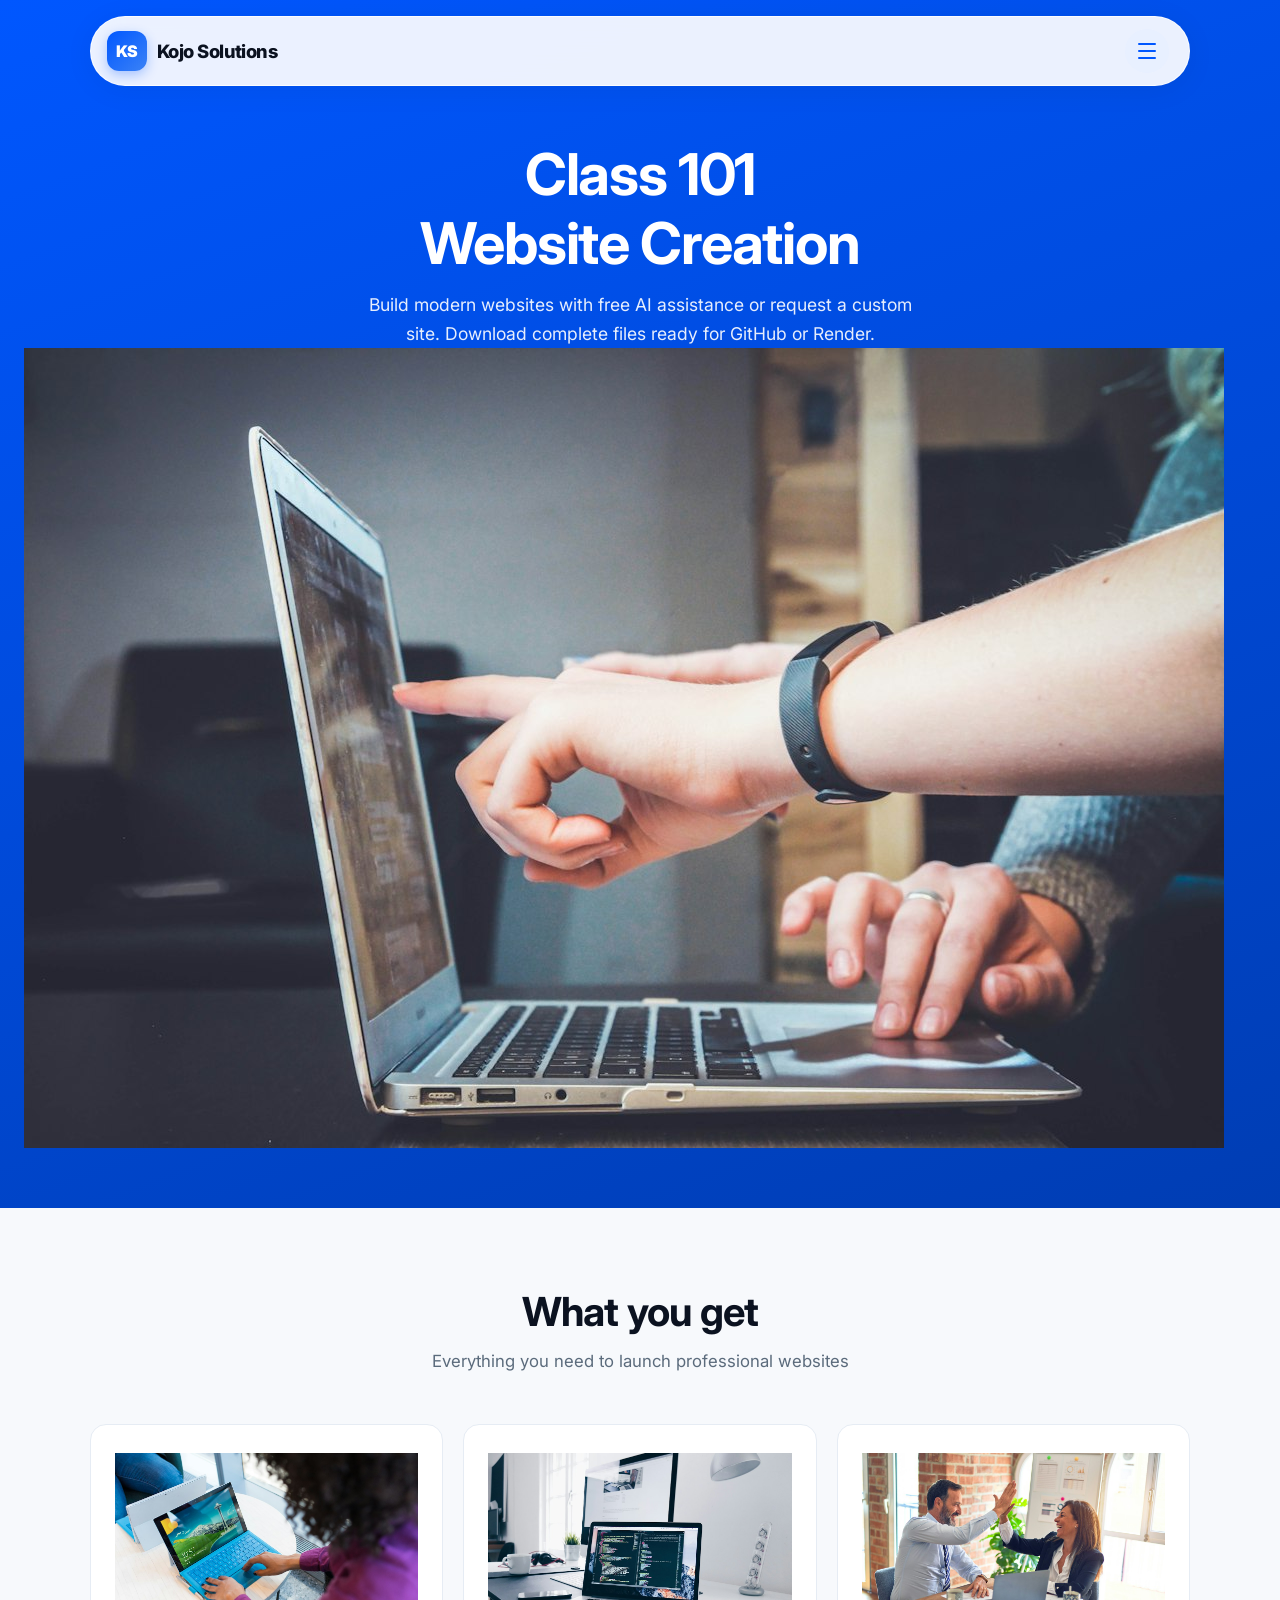
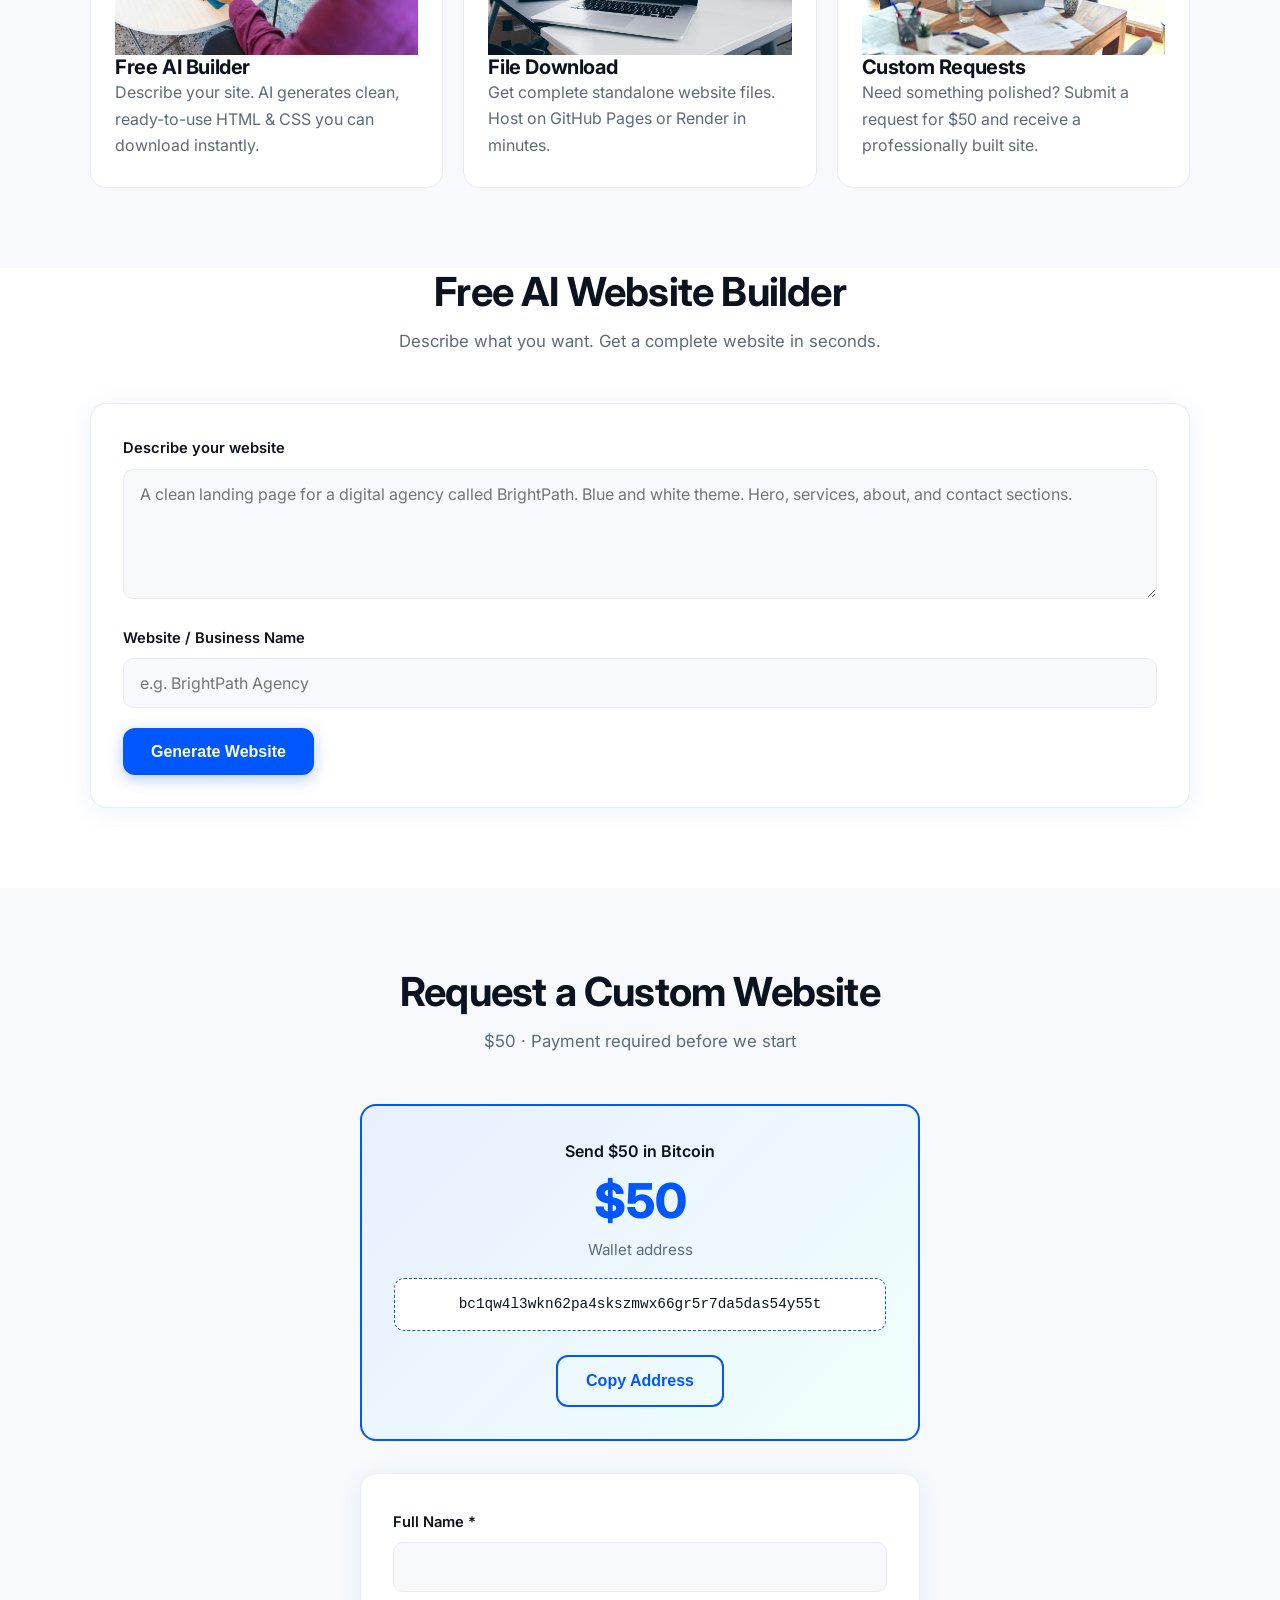
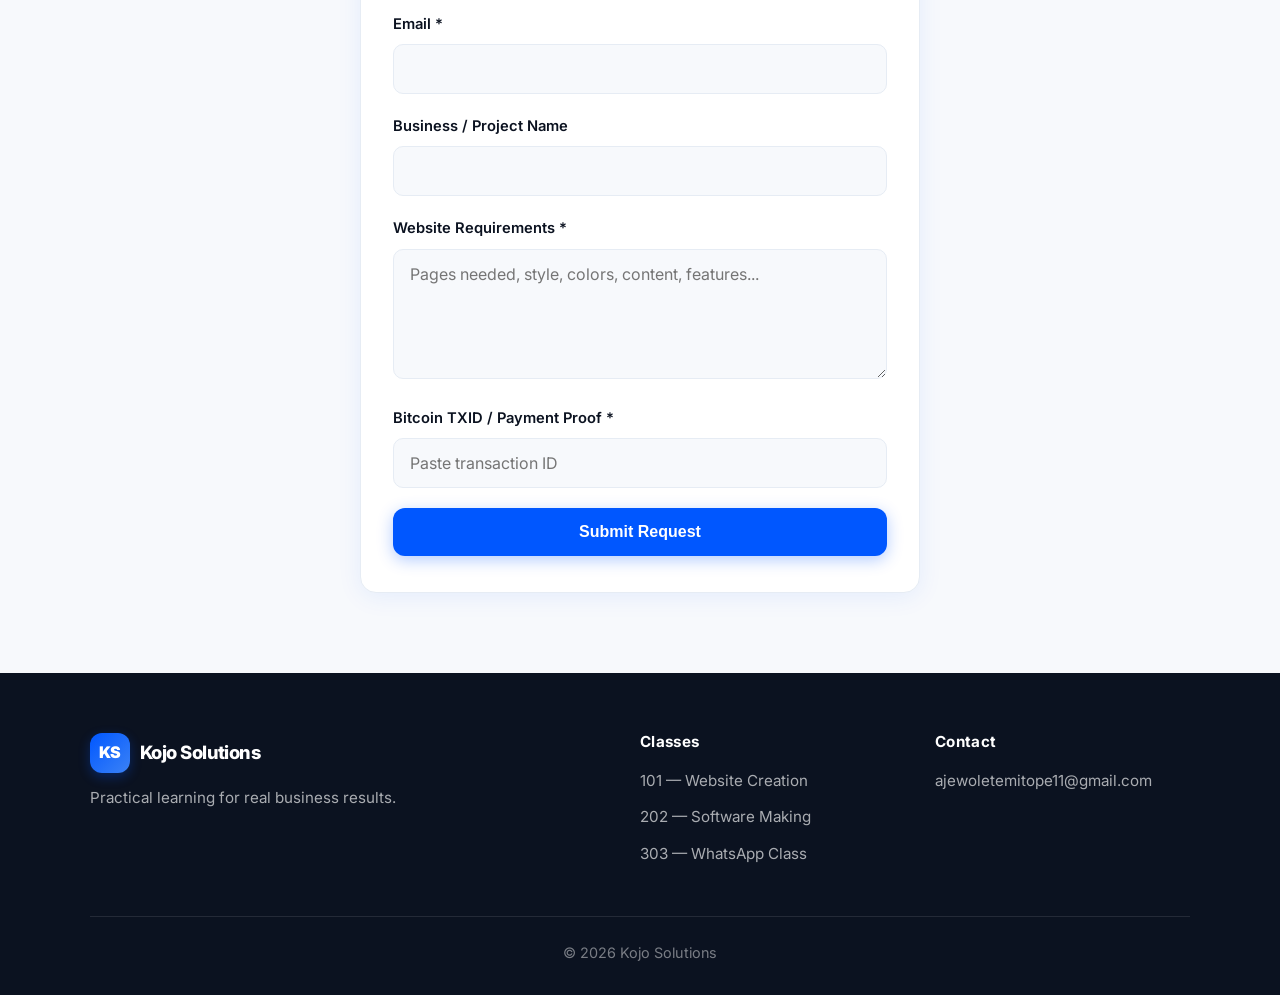
==== commit 0c176ef8: "Add files via upload" ====
--- a/pages/course-101.html
+++ b/pages/course-101.html
@@ -37,6 +37,9 @@
   <section class="page-hero">
     <h1>Class 101<br>Website Creation</h1>
     <p>Build modern websites with free AI assistance or request a custom site. Download complete files ready for GitHub or Render.</p>
+    <div class="page-hero-img">
+      <img src="../images/website-design.jpg" alt="Website design and development" loading="eager">
+    </div>
   </section>
 
   <section class="section">
@@ -47,17 +50,17 @@
       </div>
       <div class="features-grid">
         <div class="feature-card">
-          <div class="feature-icon">🤖</div>
+          <img src="../images/woman-laptop.jpg" alt="Woman working on laptop" class="feature-img" loading="lazy">
           <h3>Free AI Builder</h3>
           <p>Describe your site. AI generates clean, ready-to-use HTML & CSS you can download instantly.</p>
         </div>
         <div class="feature-card">
-          <div class="feature-icon">📦</div>
+          <img src="../images/coding-laptop.jpg" alt="Coding on laptop" class="feature-img" loading="lazy">
           <h3>File Download</h3>
           <p>Get complete standalone website files. Host on GitHub Pages or Render in minutes.</p>
         </div>
         <div class="feature-card">
-          <div class="feature-icon">✨</div>
+          <img src="../images/business-meeting.jpg" alt="Business discussion" class="feature-img" loading="lazy">
           <h3>Custom Requests</h3>
           <p>Need something polished? Submit a request for $50 and receive a professionally built site.</p>
         </div>
@@ -65,7 +68,6 @@
     </div>
   </section>
 
-  <!-- AI Builder -->
   <section class="section" style="background: white; padding-top: 0;">
     <div class="container">
       <div class="section-header">
@@ -96,7 +98,6 @@
     </div>
   </section>
 
-  <!-- Custom Request -->
   <section class="section">
     <div class="container">
       <div class="section-header">
@@ -190,10 +191,7 @@
       output.classList.remove('show');
       downloadArea.classList.add('hidden');
 
-      const fullPrompt = `Generate a complete, beautiful, modern single-file HTML website (embedded CSS, minimal JS). 
-Name: ${name}
-Description: ${prompt}
-Requirements: Professional, responsive, blue/white or clean modern palette, semantic HTML, ready to use. Output ONLY the full HTML starting with <!DOCTYPE html>. No markdown, no explanation.`;
+      const fullPrompt = 'Generate a complete, beautiful, modern single-file HTML website (embedded CSS, minimal JS). Name: ' + name + '. Description: ' + prompt + '. Requirements: Professional, responsive, blue/white or clean modern palette, semantic HTML, ready to use. Output ONLY the full HTML starting with <!DOCTYPE html>. No markdown, no explanation.';
 
       try {
         const response = await puter.ai.chat(fullPrompt, { model: 'gpt-4o-mini' });
@@ -218,36 +216,7 @@
     }
 
     function fallbackSite(name, desc) {
-      return `<!DOCTYPE html>
-<html lang="en">
-<head>
-<meta charset="UTF-8"><meta name="viewport" content="width=device-width,initial-scale=1.0">
-<title>${name}</title>
-<style>
-*{margin:0;padding:0;box-sizing:border-box}body{font-family:system-ui,sans-serif;color:#1a2332;background:#f7f9fc;line-height:1.6}
-header{background:#fff;padding:1rem 2rem;display:flex;justify-content:space-between;align-items:center;box-shadow:0 2px 12px rgba(0,0,0,.06)}
-.logo{font-weight:800;font-size:1.3rem;color:#0057FF}
-.hero{background:linear-gradient(160deg,#0057FF,#003DB3);color:#fff;padding:5rem 2rem;text-align:center}
-.hero h1{font-size:2.6rem;margin-bottom:1rem}.hero p{max-width:560px;margin:0 auto 2rem;opacity:.95}
-.btn{display:inline-block;padding:.9rem 1.8rem;background:#fff;color:#0057FF;border-radius:10px;font-weight:700;text-decoration:none}
-section{padding:4rem 2rem;max-width:1000px;margin:0 auto}h2{text-align:center;margin-bottom:2rem;color:#0B1220}
-.grid{display:grid;grid-template-columns:repeat(auto-fit,minmax(240px,1fr));gap:1.5rem}
-.card{background:#fff;padding:1.8rem;border-radius:14px;box-shadow:0 4px 16px rgba(0,87,255,.08)}
-footer{background:#0B1220;color:#fff;text-align:center;padding:2rem;margin-top:3rem}
-</style>
-</head>
-<body>
-<header><div class="logo">${name}</div></header>
-<section class="hero"><h1>${name}</h1><p>${desc.substring(0,160)}...</p><a href="#contact" class="btn">Get Started</a></section>
-<section><h2>About</h2><p style="text-align:center;max-width:600px;margin:0 auto">Welcome to ${name}. We deliver professional solutions tailored to your goals.</p></section>
-<section><h2>Services</h2><div class="grid">
-<div class="card"><h3>Service One</h3><p>Designed for growth and real results.</p></div>
-<div class="card"><h3>Service Two</h3><p>Modern, reliable, and focused on you.</p></div>
-<div class="card"><h3>Service Three</h3><p>Support you can count on.</p></div>
-</div></section>
-<section id="contact"><h2>Contact</h2><p style="text-align:center">Reach out to start your journey with ${name}.</p></section>
-<footer><p>© 2026 ${name}. Built with Kojo Solutions.</p></footer>
-</body></html>`;
+      return '<!DOCTYPE html><html lang="en"><head><meta charset="UTF-8"><meta name="viewport" content="width=device-width,initial-scale=1.0"><title>' + name + '</title><style>*{margin:0;padding:0;box-sizing:border-box}body{font-family:system-ui,sans-serif;color:#1a2332;background:#f7f9fc;line-height:1.6}header{background:#fff;padding:1rem 2rem;display:flex;justify-content:space-between;align-items:center;box-shadow:0 2px 12px rgba(0,0,0,.06)}.logo{font-weight:800;font-size:1.3rem;color:#0057FF}.hero{background:linear-gradient(160deg,#0057FF,#003DB3);color:#fff;padding:5rem 2rem;text-align:center}.hero h1{font-size:2.6rem;margin-bottom:1rem}.hero p{max-width:560px;margin:0 auto 2rem;opacity:.95}.btn{display:inline-block;padding:.9rem 1.8rem;background:#fff;color:#0057FF;border-radius:10px;font-weight:700;text-decoration:none}section{padding:4rem 2rem;max-width:1000px;margin:0 auto}h2{text-align:center;margin-bottom:2rem;color:#0B1220}.grid{display:grid;grid-template-columns:repeat(auto-fit,minmax(240px,1fr));gap:1.5rem}.card{background:#fff;padding:1.8rem;border-radius:14px;box-shadow:0 4px 16px rgba(0,87,255,.08)}footer{background:#0B1220;color:#fff;text-align:center;padding:2rem;margin-top:3rem}</style></head><body><header><div class="logo">' + name + '</div></header><section class="hero"><h1>' + name + '</h1><p>' + desc.substring(0,160) + '...</p><a href="#contact" class="btn">Get Started</a></section><section><h2>About</h2><p style="text-align:center;max-width:600px;margin:0 auto">Welcome to ' + name + '. We deliver professional solutions tailored to your goals.</p></section><section><h2>Services</h2><div class="grid"><div class="card"><h3>Service One</h3><p>Designed for growth and real results.</p></div><div class="card"><h3>Service Two</h3><p>Modern, reliable, and focused on you.</p></div><div class="card"><h3>Service Three</h3><p>Support you can count on.</p></div></div></section><section id="contact"><h2>Contact</h2><p style="text-align:center">Reach out to start your journey with ' + name + '.</p></section><footer><p>© 2026 ' + name + '. Built with Kojo Solutions.</p></footer></body></html>';
     }
 
     function downloadWebsite() {
@@ -261,7 +230,7 @@
 
     function copyAddress() {
       copyText(document.getElementById('btcAddress').textContent)
-        .then(() => alert('Bitcoin address copied!'));
+        .then(function() { alert('Bitcoin address copied!'); });
     }
 
     function submitRequest(e) {
@@ -272,12 +241,12 @@
       const details = document.getElementById('reqDetails').value;
       const txid = document.getElementById('reqTxid').value;
 
-      const subject = encodeURIComponent(`Website Request ($50) — ${business || name}`);
-      const body = encodeURIComponent(`Website Creation Request\n\nName: ${name}\nEmail: ${email}\nBusiness: ${business || 'N/A'}\nTXID: ${txid}\n\nRequirements:\n${details}`);
-      window.location.href = `mailto:ajewoletemitope11@gmail.com?subject=${subject}&body=${body}`;
+      const subject = encodeURIComponent('Website Request ($50) — ' + (business || name));
+      const body = encodeURIComponent('Website Creation Request\n\nName: ' + name + '\nEmail: ' + email + '\nBusiness: ' + (business || 'N/A') + '\nTXID: ' + txid + '\n\nRequirements:\n' + details);
+      window.location.href = 'mailto:ajewoletemitope11@gmail.com?subject=' + subject + '&body=' + body;
       document.getElementById('formSuccess').classList.remove('hidden');
       return false;
     }
   </script>
 </body>
-</html>+</html>
